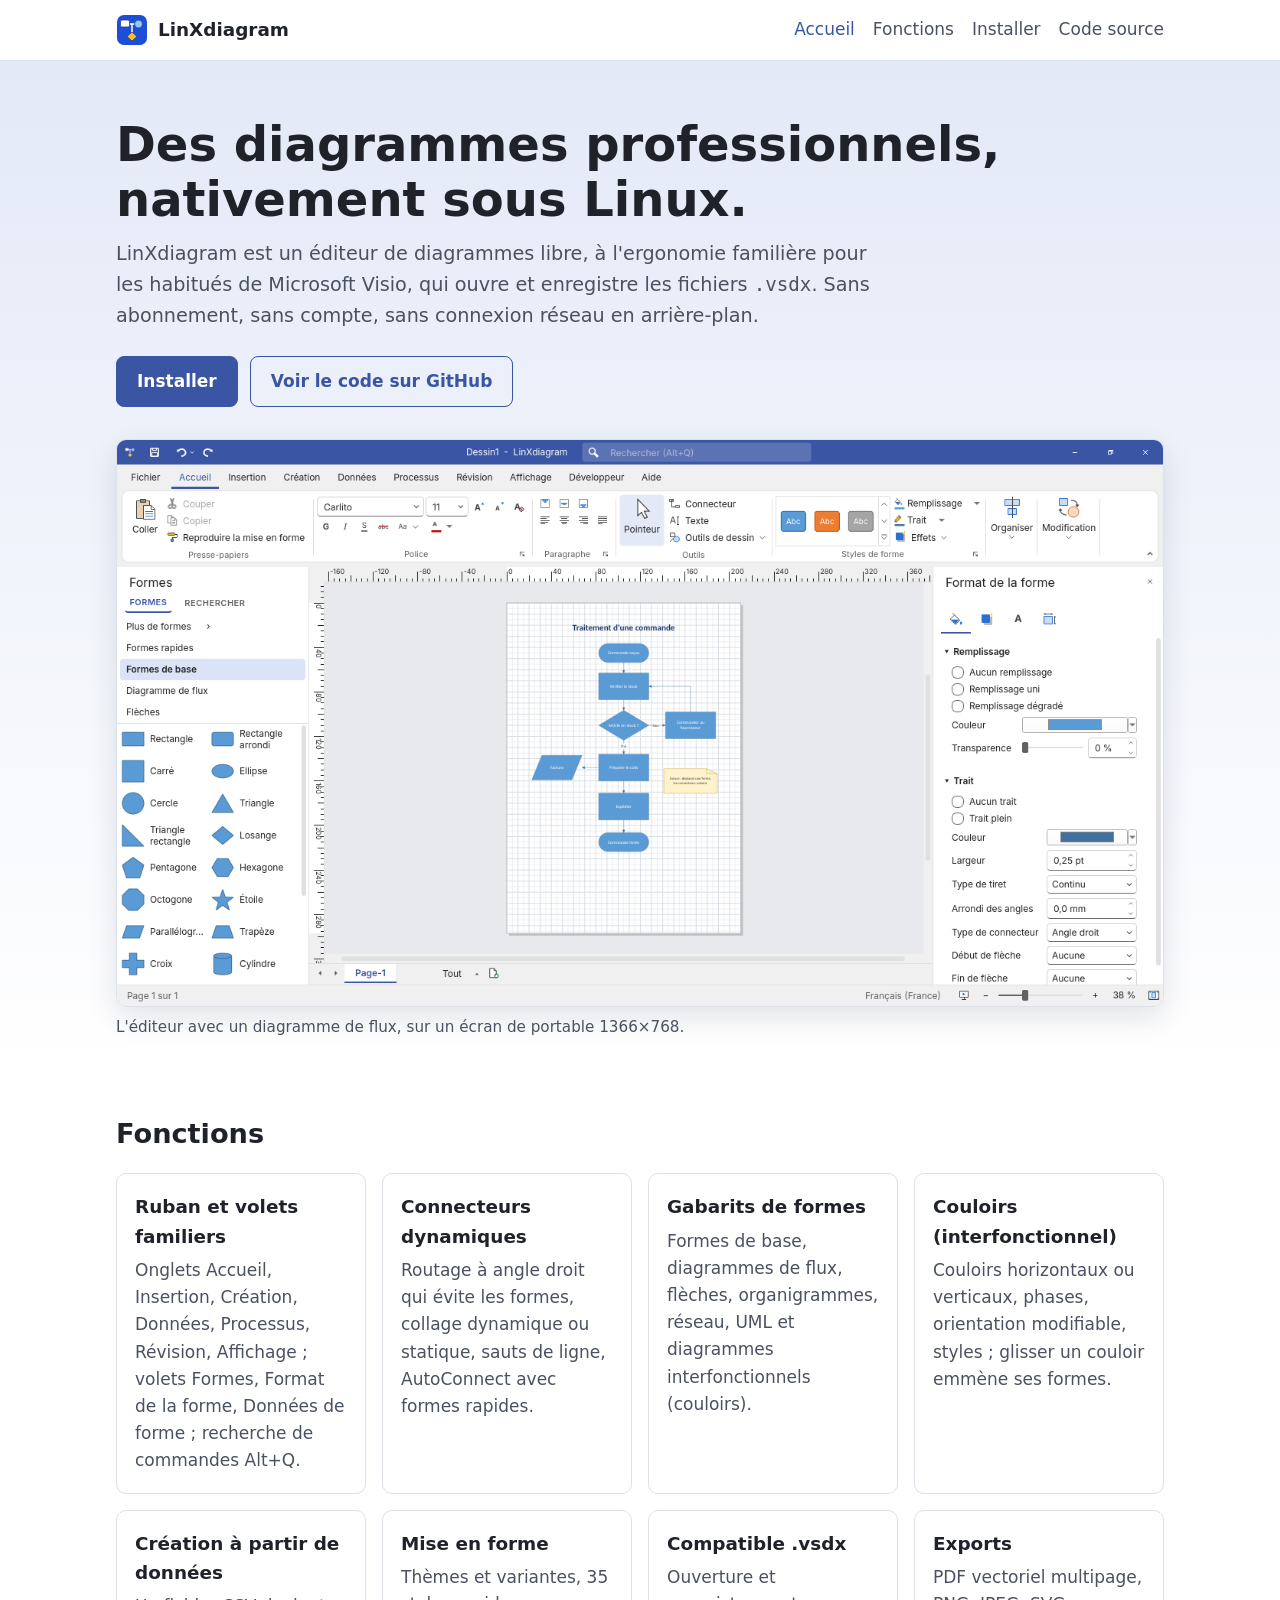
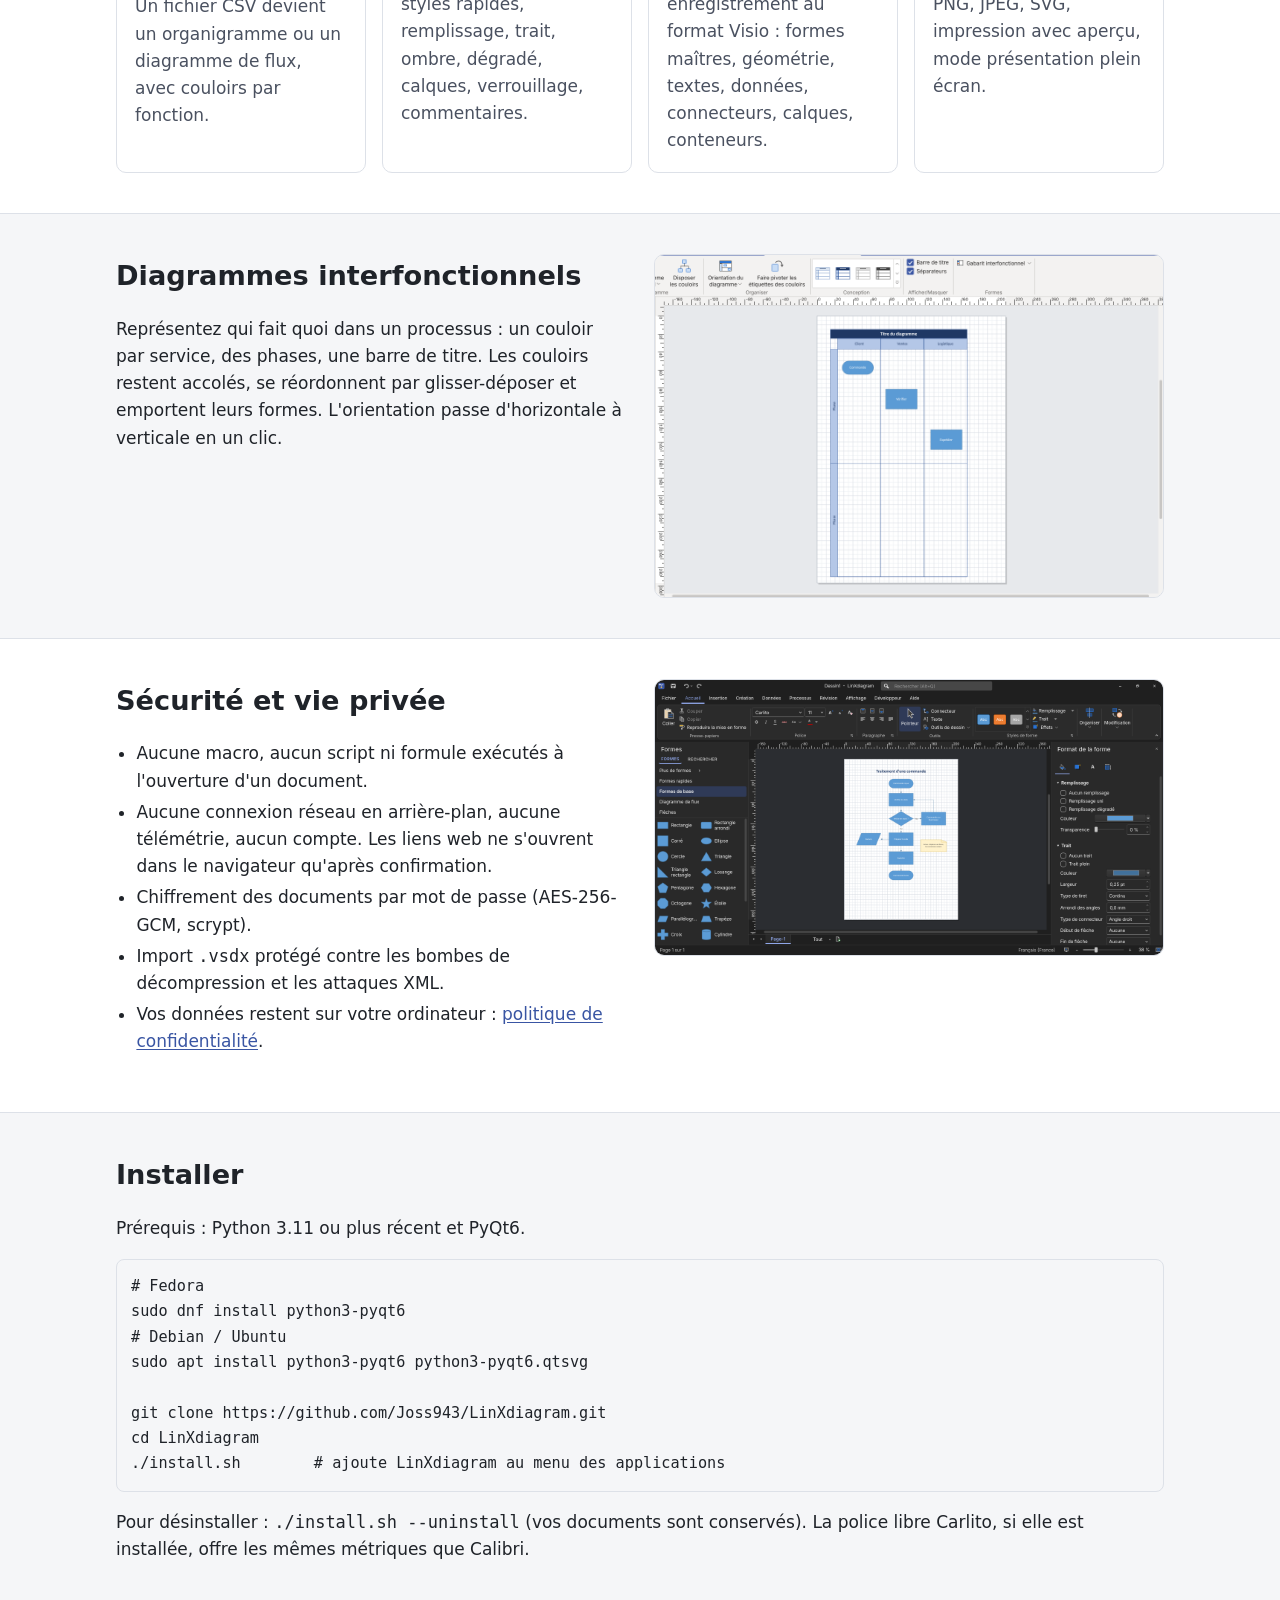
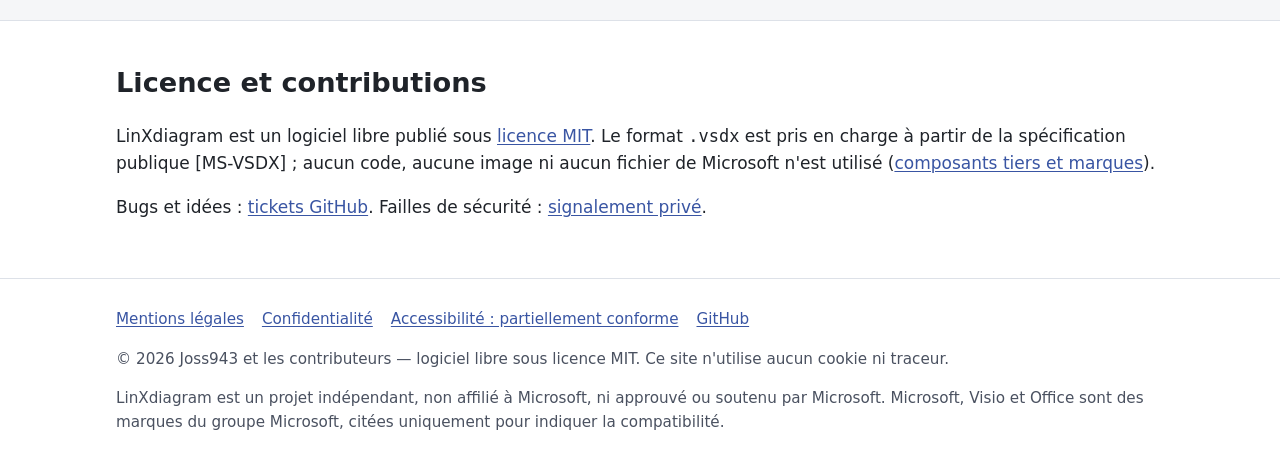
==== docs/index.html @ 4f299464 "Add freehand drawing and harden document handling" ====
<!doctype html>
<html lang="fr">
<head>
<meta charset="utf-8">
<meta name="viewport" content="width=device-width, initial-scale=1">
<title>LinXdiagram — éditeur de diagrammes libre pour Linux, compatible .vsdx</title>
<meta name="description" content="Éditeur de diagrammes libre et natif pour Linux, à l'ergonomie familière pour les utilisateurs de Visio, compatible avec les fichiers .vsdx.">
<meta name="referrer" content="strict-origin-when-cross-origin">
<meta http-equiv="Content-Security-Policy" content="default-src 'self'; img-src 'self'; style-src 'self'; script-src 'none'; object-src 'none'; base-uri 'self'; form-action 'none'">
<link rel="icon" href="logo.svg" type="image/svg+xml">
<link rel="stylesheet" href="site.css">
</head>
<body>
<a class="skip" href="#contenu">Aller au contenu</a>
<header class="top"><div class="wrap">
  <a class="brand" href="index.html"><img src="logo.svg" alt="" width="32" height="32">LinXdiagram</a>
  <nav class="main" aria-label="Navigation principale"><a href="index.html" aria-current="page">Accueil</a><a href="index.html#fonctions">Fonctions</a><a href="index.html#installer">Installer</a><a href="https://github.com/Joss943/LinXdiagram">Code source</a></nav>
</div></header>
<main id="contenu">
<div class="hero"><div class="wrap">
  <h1>Des diagrammes professionnels,<br>nativement sous Linux.</h1>
  <p class="lead">LinXdiagram est un éditeur de diagrammes libre, à l'ergonomie familière pour les habitués
  de Microsoft Visio, qui ouvre et enregistre les fichiers <code>.vsdx</code>. Sans abonnement, sans compte,
  sans connexion réseau en arrière-plan.</p>
  <div class="actions">
    <a class="btn primary" href="#installer">Installer</a>
    <a class="btn secondary" href="https://github.com/Joss943/LinXdiagram">Voir le code sur GitHub</a>
  </div>
  <figure class="shot">
    <img src="captures/editeur.png" width="1366" height="740"
      alt="Fenêtre de LinXdiagram : ruban en haut, volet Formes à gauche, diagramme de flux « Traitement d'une commande » au centre, volet Format de la forme à droite.">
    <figcaption>L'éditeur avec un diagramme de flux, sur un écran de portable 1366×768.</figcaption>
  </figure>
</div></div>

<section id="fonctions"><div class="wrap">
  <h2>Fonctions</h2>
  <div class="grid"><div class="card"><h3>Ruban et volets familiers</h3><p>Onglets Accueil, Insertion, Création, Données, Processus, Révision, Affichage ; volets Formes, Format de la forme, Données de forme ; recherche de commandes Alt+Q.</p></div><div class="card"><h3>Connecteurs dynamiques</h3><p>Routage à angle droit qui évite les formes, collage dynamique ou statique, sauts de ligne, AutoConnect avec formes rapides.</p></div><div class="card"><h3>Gabarits de formes</h3><p>Formes de base, diagrammes de flux, flèches, organigrammes, réseau, UML et diagrammes interfonctionnels (couloirs).</p></div><div class="card"><h3>Couloirs (interfonctionnel)</h3><p>Couloirs horizontaux ou verticaux, phases, orientation modifiable, styles ; glisser un couloir emmène ses formes.</p></div><div class="card"><h3>Création à partir de données</h3><p>Un fichier CSV devient un organigramme ou un diagramme de flux, avec couloirs par fonction.</p></div><div class="card"><h3>Mise en forme</h3><p>Thèmes et variantes, 35 styles rapides, remplissage, trait, ombre, dégradé, calques, verrouillage, commentaires.</p></div><div class="card"><h3>Compatible .vsdx</h3><p>Ouverture et enregistrement au format Visio : formes maîtres, géométrie, textes, données, connecteurs, calques, conteneurs.</p></div><div class="card"><h3>Exports</h3><p>PDF vectoriel multipage, PNG, JPEG, SVG, impression avec aperçu, mode présentation plein écran.</p></div></div>
</div></section>

<section class="alt"><div class="wrap two">
  <div>
    <h2>Diagrammes interfonctionnels</h2>
    <p>Représentez qui fait quoi dans un processus : un couloir par service, des phases, une barre de titre.
    Les couloirs restent accolés, se réordonnent par glisser-déposer et emportent leurs formes. L'orientation
    passe d'horizontale à verticale en un clic.</p>
  </div>
  <img src="captures/couloirs-vertical.png" width="1160" height="780"
    alt="Diagramme interfonctionnel vertical avec trois colonnes Client, Ventes et Logistique, et l'onglet Diagramme de flux interfonctionnel du ruban.">
</div></section>

<section id="securite"><div class="wrap two">
  <div>
    <h2>Sécurité et vie privée</h2>
    <ul class="check">
      <li>Aucune macro, aucun script ni formule exécutés à l'ouverture d'un document.</li>
      <li>Aucune connexion réseau en arrière-plan, aucune télémétrie, aucun compte. Les liens web
        ne s'ouvrent dans le navigateur qu'après confirmation.</li>
      <li>Chiffrement des documents par mot de passe (AES-256-GCM, scrypt).</li>
      <li>Import <code>.vsdx</code> protégé contre les bombes de décompression et les attaques XML.</li>
      <li>Vos données restent sur votre ordinateur : <a href="confidentialite.html">politique de confidentialité</a>.</li>
    </ul>
  </div>
  <img src="captures/editeur-sombre.png" width="1366" height="740"
    alt="LinXdiagram avec le thème sombre.">
</div></section>

<section id="installer" class="alt"><div class="wrap">
  <h2>Installer</h2>
  <p>Prérequis : Python 3.11 ou plus récent et PyQt6.</p>
  <pre><code># Fedora
sudo dnf install python3-pyqt6
# Debian / Ubuntu
sudo apt install python3-pyqt6 python3-pyqt6.qtsvg

git clone https://github.com/Joss943/LinXdiagram.git
cd LinXdiagram
./install.sh        # ajoute LinXdiagram au menu des applications</code></pre>
  <p>Pour désinstaller : <code>./install.sh --uninstall</code> (vos documents sont conservés).
  La police libre Carlito, si elle est installée, offre les mêmes métriques que Calibri.</p>
</div></section>

<section><div class="wrap">
  <h2>Licence et contributions</h2>
  <p>LinXdiagram est un logiciel libre publié sous <a href="https://github.com/Joss943/LinXdiagram/blob/main/LICENSE">licence MIT</a>.
  Le format <code>.vsdx</code> est pris en charge à partir de la spécification publique [MS-VSDX] ; aucun code,
  aucune image ni aucun fichier de Microsoft n'est utilisé (<a href="https://github.com/Joss943/LinXdiagram/blob/main/THIRD_PARTY_NOTICES.md">composants
  tiers et marques</a>).</p>
  <p>Bugs et idées : <a href="https://github.com/Joss943/LinXdiagram/issues">tickets GitHub</a>. Failles de sécurité :
  <a href="https://github.com/Joss943/LinXdiagram/security/advisories/new">signalement privé</a>.</p>
</div></section>
</main>
<footer><div class="wrap">
  <nav aria-label="Informations légales">
    <a href="mentions-legales.html">Mentions légales</a>
    <a href="confidentialite.html">Confidentialité</a>
    <a href="accessibilite.html">Accessibilité : partiellement conforme</a>
    <a href="https://github.com/Joss943/LinXdiagram">GitHub</a>
  </nav>
  <p>© 2026 Joss943 et les contributeurs — logiciel libre sous licence MIT. Ce site n'utilise aucun cookie ni traceur.</p>
  <p>LinXdiagram est un projet indépendant, non affilié à Microsoft, ni approuvé ou soutenu par Microsoft.
  Microsoft, Visio et Office sont des marques du groupe Microsoft, citées uniquement pour indiquer la compatibilité.</p>
</div></footer>
</body>
</html>
---- docs/site.css ----
/* Site de LinXdiagram : aucune ressource externe (RGPD), contrastes WCAG 2.1 AA. */
:root {
  --accent: #3955a3; --accent-strong: #2c4588; --accent-soft: #e3e9f7;
  --bg: #ffffff; --bg2: #f5f6f8; --text: #1f2329; --text2: #4a5160; --border: #dde1e8;
  --radius: 10px; --max: 1080px;
  font-family: system-ui, -apple-system, "Segoe UI", Inter, Cantarell, "Noto Sans", Roboto, sans-serif;
}
@media (prefers-color-scheme: dark) {
  :root { --accent: #8fa6e8; --accent-strong: #b5c5f2; --accent-soft: #232c45;
          --bg: #15171c; --bg2: #1d2027; --text: #eceef2; --text2: #b4bac6; --border: #333844; }
}
* { box-sizing: border-box; }
html { scroll-behavior: smooth; }
@media (prefers-reduced-motion: reduce) { html { scroll-behavior: auto; } * { transition: none !important; } }
body { margin: 0; background: var(--bg); color: var(--text); line-height: 1.6; font-size: 1.0625rem; }
a { color: var(--accent); text-underline-offset: 2px; }
a:hover { color: var(--accent-strong); }
:focus-visible { outline: 3px solid var(--accent); outline-offset: 2px; border-radius: 4px; }
.skip { position: absolute; left: -9999px; top: 0; background: var(--accent); color: #fff; padding: 8px 14px; z-index: 10; }
.skip:focus { left: 8px; top: 8px; color: #fff; }
.wrap { max-width: var(--max); margin: 0 auto; padding: 0 16px; }
header.top { border-bottom: 1px solid var(--border); background: var(--bg); position: sticky; top: 0; z-index: 5; }
header.top .wrap { display: flex; align-items: center; gap: 16px; min-height: 60px; flex-wrap: wrap; }
.brand { display: flex; align-items: center; gap: 10px; font-weight: 700; font-size: 1.15rem; color: var(--text); text-decoration: none; }
.brand img { width: 32px; height: 32px; }
nav.main { margin-left: auto; display: flex; gap: 18px; flex-wrap: wrap; }
nav.main a { color: var(--text2); text-decoration: none; font-weight: 500; }
nav.main a:hover, nav.main a[aria-current="page"] { color: var(--accent); }
.hero { padding: 56px 0 32px; background: linear-gradient(180deg, var(--accent-soft), var(--bg)); }
.hero h1 { font-size: clamp(2rem, 5vw, 3rem); line-height: 1.15; margin: 0 0 12px; }
.hero p.lead { font-size: 1.2rem; color: var(--text2); max-width: 760px; margin: 0 0 24px; }
.actions { display: flex; gap: 12px; flex-wrap: wrap; }
.btn { display: inline-block; padding: 11px 20px; border-radius: 8px; font-weight: 600; text-decoration: none; border: 1px solid var(--accent); }
.btn.primary { background: var(--accent); color: var(--bg); }
.btn.primary:hover { background: var(--accent-strong); color: var(--bg); }
.btn.secondary { color: var(--accent); background: transparent; }
.shot { margin: 32px 0 0; }
.shot img { width: 100%; height: auto; border-radius: var(--radius); border: 1px solid var(--border); box-shadow: 0 10px 30px rgba(20, 30, 60, .12); display: block; }
.shot figcaption { color: var(--text2); font-size: .95rem; margin-top: 8px; }
section { padding: 40px 0; }
section.alt { background: var(--bg2); border-top: 1px solid var(--border); border-bottom: 1px solid var(--border); }
h2 { font-size: 1.7rem; margin: 0 0 18px; }
h3 { font-size: 1.15rem; margin: 0 0 6px; }
.grid { display: grid; grid-template-columns: repeat(auto-fit, minmax(240px, 1fr)); gap: 16px; }
.card { background: var(--bg); border: 1px solid var(--border); border-radius: var(--radius); padding: 18px; }
.card p { margin: 0; color: var(--text2); }
.two { display: grid; grid-template-columns: 1fr 1fr; gap: 28px; align-items: start; }
@media (max-width: 760px) { .two { grid-template-columns: 1fr; } nav.main { margin-left: 0; } }
.two img { width: 100%; height: auto; border-radius: var(--radius); border: 1px solid var(--border); }
ul.check { padding-left: 1.2em; } ul.check li { margin: 4px 0; }
pre { background: var(--bg2); border: 1px solid var(--border); border-radius: 8px; padding: 14px; overflow-x: auto; font-size: .95rem; }
code { font-family: ui-monospace, "JetBrains Mono", "DejaVu Sans Mono", monospace; }
table { border-collapse: collapse; width: 100%; margin: 12px 0; }
th, td { border: 1px solid var(--border); padding: 8px 10px; text-align: left; vertical-align: top; overflow-wrap: anywhere; }
th { background: var(--bg2); }
.note { border-left: 4px solid var(--accent); background: var(--accent-soft); padding: 12px 16px; border-radius: 0 8px 8px 0; }
main.doc { padding: 36px 0 48px; } main.doc h1 { font-size: 2rem; margin-top: 0; } main.doc h2 { font-size: 1.35rem; margin-top: 32px; }
footer { border-top: 1px solid var(--border); padding: 28px 0; color: var(--text2); font-size: .95rem; }
footer nav { display: flex; gap: 18px; flex-wrap: wrap; margin-bottom: 10px; }
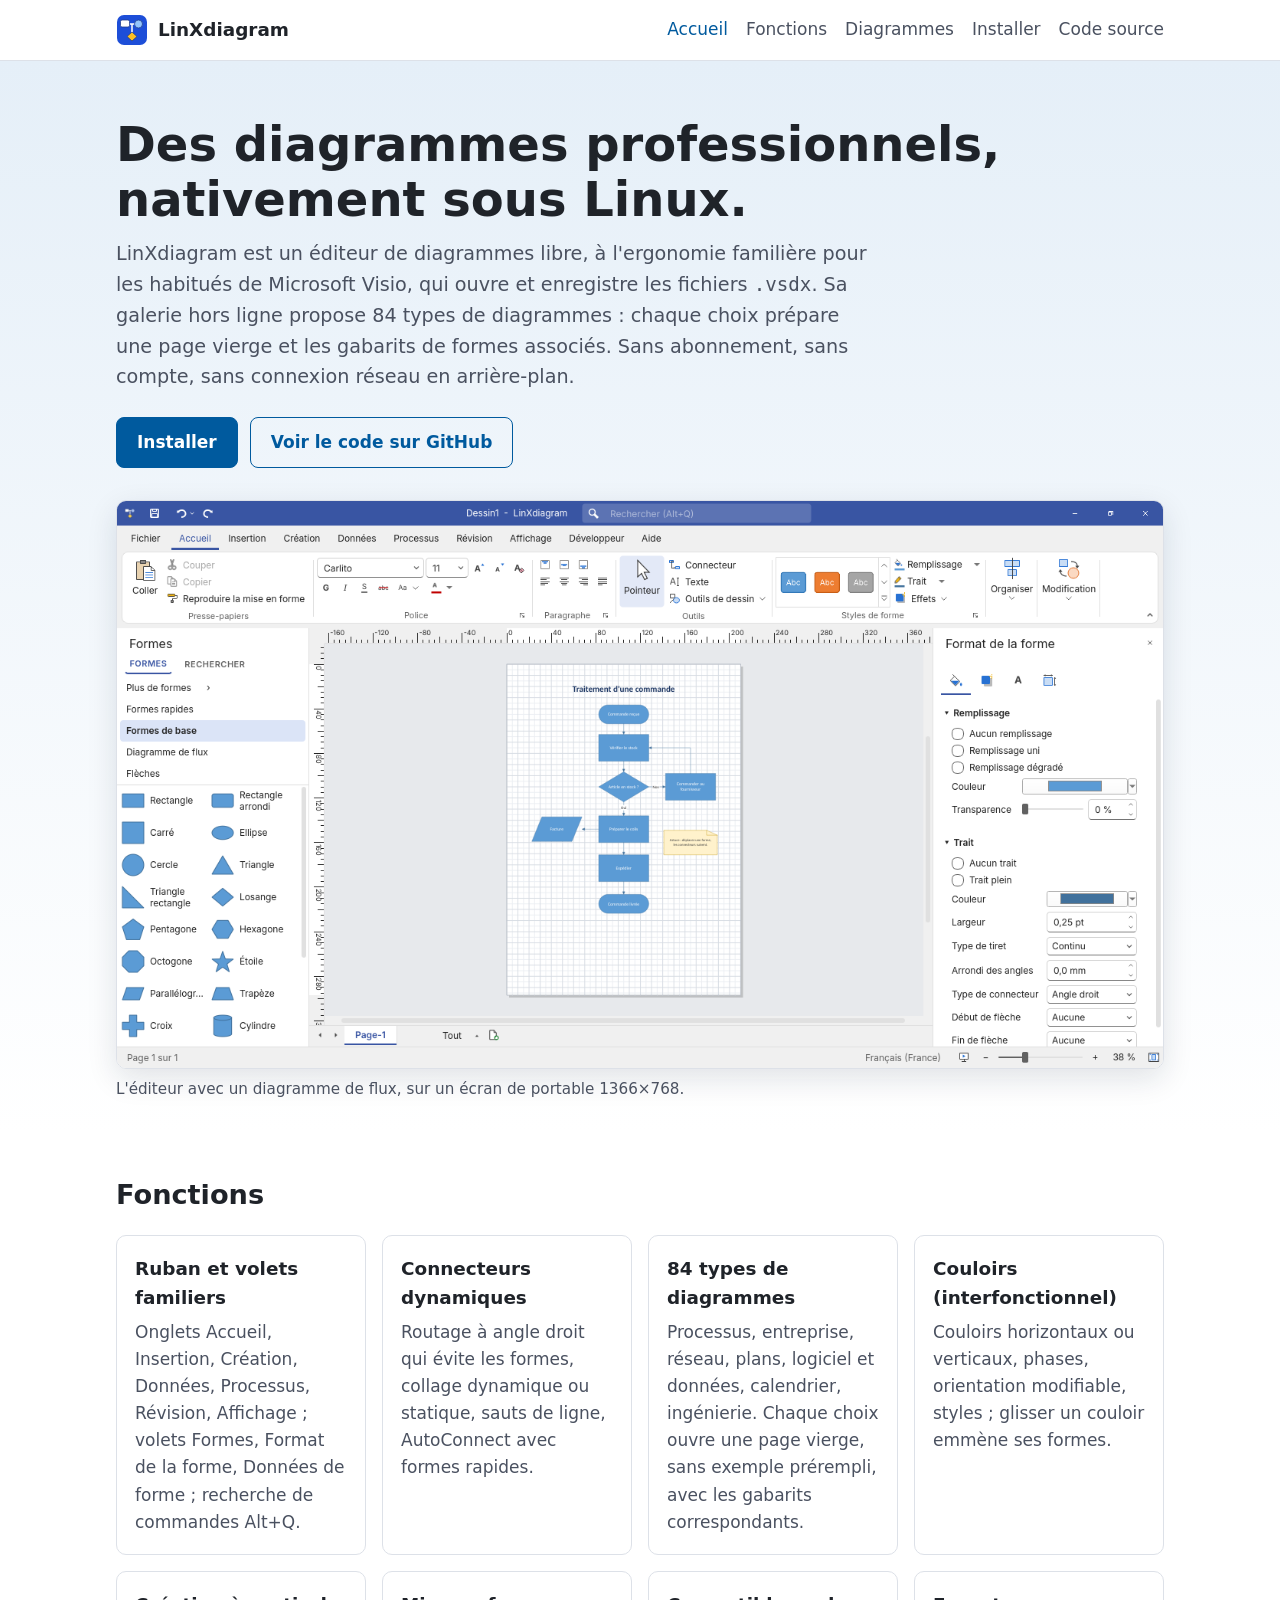
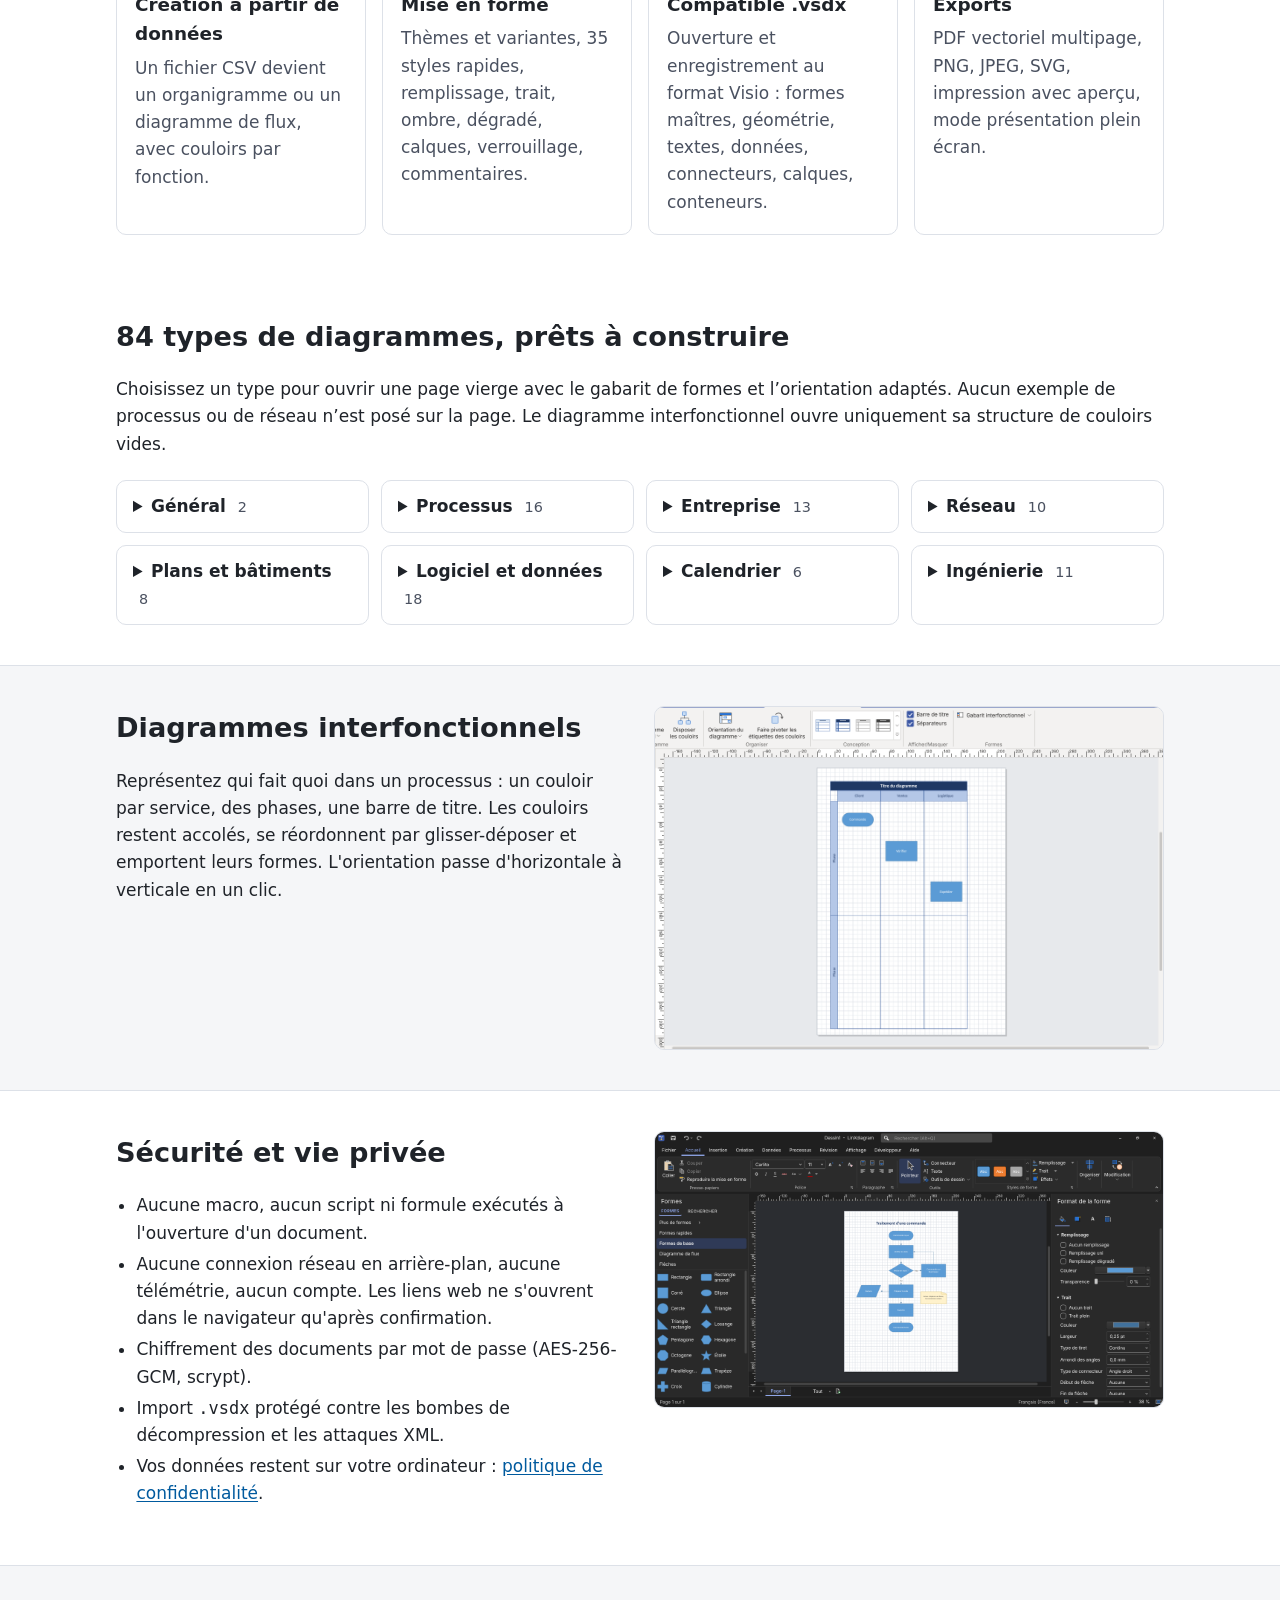
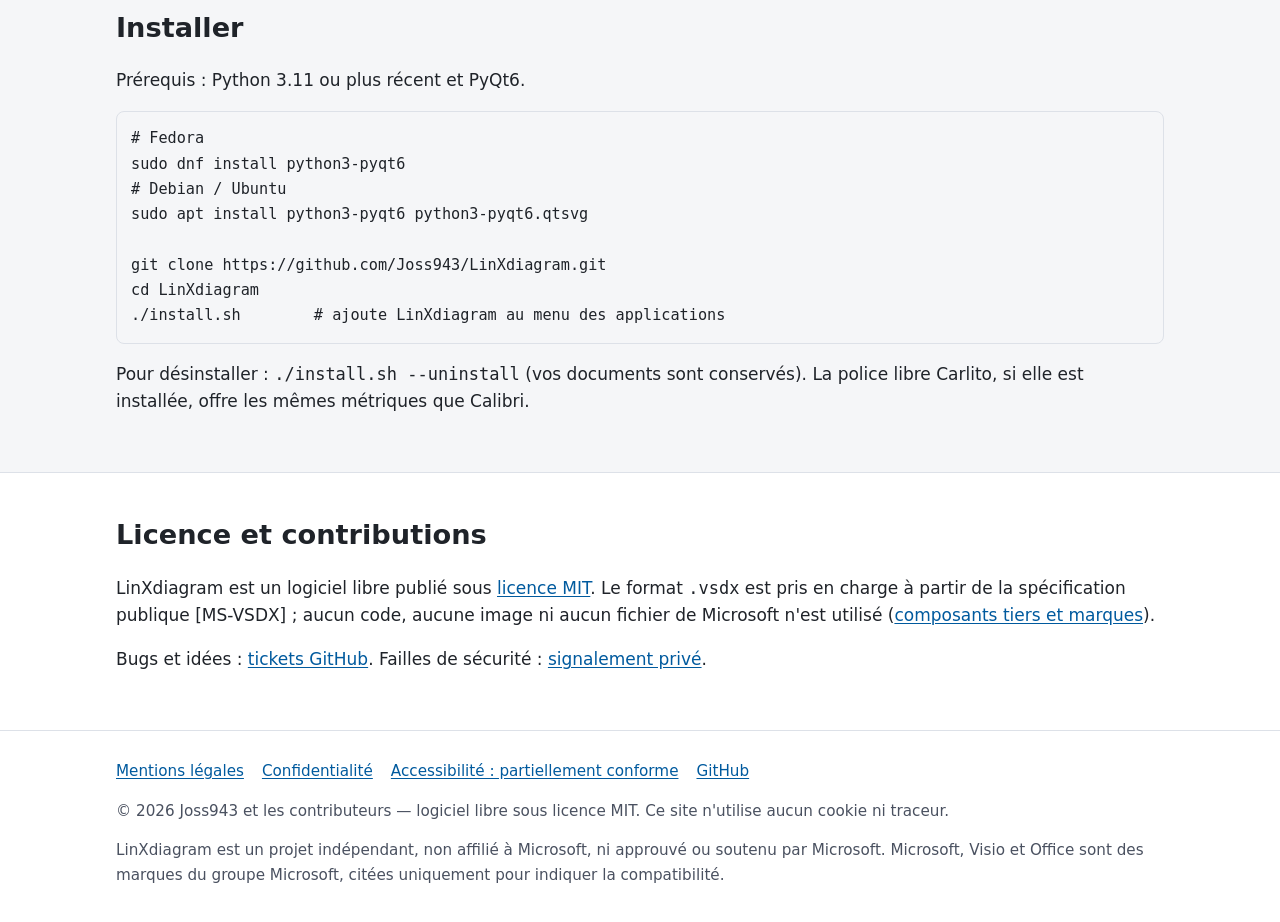
==== commit 26952d07: "Refresh project website for blank diagram catalog" ====
--- a/docs/index.html
+++ b/docs/index.html
@@ -14,14 +14,15 @@
 <a class="skip" href="#contenu">Aller au contenu</a>
 <header class="top"><div class="wrap">
   <a class="brand" href="index.html"><img src="logo.svg" alt="" width="32" height="32">LinXdiagram</a>
-  <nav class="main" aria-label="Navigation principale"><a href="index.html" aria-current="page">Accueil</a><a href="index.html#fonctions">Fonctions</a><a href="index.html#installer">Installer</a><a href="https://github.com/Joss943/LinXdiagram">Code source</a></nav>
+  <nav class="main" aria-label="Navigation principale"><a href="index.html" aria-current="page">Accueil</a><a href="index.html#fonctions">Fonctions</a><a href="index.html#diagrammes">Diagrammes</a><a href="index.html#installer">Installer</a><a href="https://github.com/Joss943/LinXdiagram">Code source</a></nav>
 </div></header>
 <main id="contenu">
 <div class="hero"><div class="wrap">
   <h1>Des diagrammes professionnels,<br>nativement sous Linux.</h1>
   <p class="lead">LinXdiagram est un éditeur de diagrammes libre, à l'ergonomie familière pour les habitués
-  de Microsoft Visio, qui ouvre et enregistre les fichiers <code>.vsdx</code>. Sans abonnement, sans compte,
-  sans connexion réseau en arrière-plan.</p>
+  de Microsoft Visio, qui ouvre et enregistre les fichiers <code>.vsdx</code>. Sa galerie hors ligne propose
+  84 types de diagrammes : chaque choix prépare une page vierge et les gabarits de formes associés. Sans
+  abonnement, sans compte, sans connexion réseau en arrière-plan.</p>
   <div class="actions">
     <a class="btn primary" href="#installer">Installer</a>
     <a class="btn secondary" href="https://github.com/Joss943/LinXdiagram">Voir le code sur GitHub</a>
@@ -35,7 +36,40 @@
 
 <section id="fonctions"><div class="wrap">
   <h2>Fonctions</h2>
-  <div class="grid"><div class="card"><h3>Ruban et volets familiers</h3><p>Onglets Accueil, Insertion, Création, Données, Processus, Révision, Affichage ; volets Formes, Format de la forme, Données de forme ; recherche de commandes Alt+Q.</p></div><div class="card"><h3>Connecteurs dynamiques</h3><p>Routage à angle droit qui évite les formes, collage dynamique ou statique, sauts de ligne, AutoConnect avec formes rapides.</p></div><div class="card"><h3>Gabarits de formes</h3><p>Formes de base, diagrammes de flux, flèches, organigrammes, réseau, UML et diagrammes interfonctionnels (couloirs).</p></div><div class="card"><h3>Couloirs (interfonctionnel)</h3><p>Couloirs horizontaux ou verticaux, phases, orientation modifiable, styles ; glisser un couloir emmène ses formes.</p></div><div class="card"><h3>Création à partir de données</h3><p>Un fichier CSV devient un organigramme ou un diagramme de flux, avec couloirs par fonction.</p></div><div class="card"><h3>Mise en forme</h3><p>Thèmes et variantes, 35 styles rapides, remplissage, trait, ombre, dégradé, calques, verrouillage, commentaires.</p></div><div class="card"><h3>Compatible .vsdx</h3><p>Ouverture et enregistrement au format Visio : formes maîtres, géométrie, textes, données, connecteurs, calques, conteneurs.</p></div><div class="card"><h3>Exports</h3><p>PDF vectoriel multipage, PNG, JPEG, SVG, impression avec aperçu, mode présentation plein écran.</p></div></div>
+  <div class="grid"><div class="card"><h3>Ruban et volets familiers</h3><p>Onglets Accueil, Insertion, Création, Données, Processus, Révision, Affichage ; volets Formes, Format de la forme, Données de forme ; recherche de commandes Alt+Q.</p></div><div class="card"><h3>Connecteurs dynamiques</h3><p>Routage à angle droit qui évite les formes, collage dynamique ou statique, sauts de ligne, AutoConnect avec formes rapides.</p></div><div class="card"><h3>84 types de diagrammes</h3><p>Processus, entreprise, réseau, plans, logiciel et données, calendrier, ingénierie. Chaque choix ouvre une page vierge, sans exemple prérempli, avec les gabarits correspondants.</p></div><div class="card"><h3>Couloirs (interfonctionnel)</h3><p>Couloirs horizontaux ou verticaux, phases, orientation modifiable, styles ; glisser un couloir emmène ses formes.</p></div><div class="card"><h3>Création à partir de données</h3><p>Un fichier CSV devient un organigramme ou un diagramme de flux, avec couloirs par fonction.</p></div><div class="card"><h3>Mise en forme</h3><p>Thèmes et variantes, 35 styles rapides, remplissage, trait, ombre, dégradé, calques, verrouillage, commentaires.</p></div><div class="card"><h3>Compatible .vsdx</h3><p>Ouverture et enregistrement au format Visio : formes maîtres, géométrie, textes, données, connecteurs, calques, conteneurs.</p></div><div class="card"><h3>Exports</h3><p>PDF vectoriel multipage, PNG, JPEG, SVG, impression avec aperçu, mode présentation plein écran.</p></div></div>
+</div></section>
+
+<section id="diagrammes" class="catalog"><div class="wrap">
+  <h2>84 types de diagrammes, prêts à construire</h2>
+  <p>Choisissez un type pour ouvrir une page vierge avec le gabarit de formes et l’orientation adaptés.
+  Aucun exemple de processus ou de réseau n’est posé sur la page. Le diagramme interfonctionnel
+  ouvre uniquement sa structure de couloirs vides.</p>
+  <div class="catalog-groups">
+  <details><summary>Général <span>2</span></summary>
+    <ul><li>Dessin vierge</li><li>Diagramme de blocs</li></ul>
+  </details>
+  <details><summary>Processus <span>16</span></summary>
+    <ul><li>Diagramme de flux</li><li>Diagramme interfonctionnel</li><li>Diagramme BPMN</li><li>Flux de travail</li><li>Flux de processus</li><li>Flux de données</li><li>Cartographie de la chaîne de valeur</li><li>Diagramme Six Sigma</li><li>Diagramme IDEF0</li><li>Modèle IDEF1X</li><li>Diagramme SDL</li><li>Arbre de défaillances</li><li>Diagramme de flux de base</li><li>Diagramme interfonctionnel horizontal</li><li>Diagramme interfonctionnel vertical</li><li>Flux de travail SharePoint</li></ul>
+  </details>
+  <details><summary>Entreprise <span>13</span></summary>
+    <ul><li>Organigramme</li><li>Brainstorming</li><li>Cause et effet</li><li>Analyse SWOT</li><li>Diagramme matriciel</li><li>Diagramme pyramidal</li><li>Diagramme de Venn</li><li>Diagramme marketing</li><li>Gestion de la qualité (TQM)</li><li>Chaîne de processus pilotée par événements</li><li>Diagramme d’audit</li><li>Processus métier</li><li>Diagramme de relations</li></ul>
+  </details>
+  <details><summary>Réseau <span>10</span></summary>
+    <ul><li>Réseau détaillé</li><li>Réseau logique</li><li>Réseau domestique</li><li>Réseau en étoile</li><li>Réseau physique</li><li>Rack de serveurs</li><li>Services Active Directory</li><li>Annuaire LDAP</li><li>Architecture Azure</li><li>Architecture AWS</li></ul>
+  </details>
+  <details><summary>Plans et bâtiments <span>8</span></summary>
+    <ul><li>Plan d’aménagement</li><li>Plan de bureau</li><li>Plan de maison</li><li>Plan de site</li><li>Plan d’usine</li><li>Systèmes CVC</li><li>Carte directionnelle</li><li>Plan de bâtiment</li></ul>
+  </details>
+  <details><summary>Logiciel et données <span>18</span></summary>
+    <ul><li>Diagramme de classes UML</li><li>Diagramme de séquence UML</li><li>Diagramme de cas d’utilisation</li><li>Diagramme d’activité UML</li><li>Diagramme de composants UML</li><li>Diagramme de déploiement UML</li><li>Diagramme d’états UML</li><li>Entité-association (Crow’s Foot)</li><li>Entité-association (Chen)</li><li>Modèle de base de données</li><li>Site web</li><li>Plan de site web</li><li>Maquette filaire</li><li>Architecture d’application</li><li>Diagramme de communication UML</li><li>Diagramme de temps UML</li><li>Diagramme de packages UML</li><li>Relations de base de données</li></ul>
+  </details>
+  <details><summary>Calendrier <span>6</span></summary>
+    <ul><li>Chronologie</li><li>Calendrier</li><li>Diagramme de Gantt</li><li>Diagramme PERT</li><li>Planning de projet</li><li>Feuille de route</li></ul>
+  </details>
+  <details><summary>Ingénierie <span>11</span></summary>
+    <ul><li>Schéma électrique</li><li>Schéma électrique détaillé</li><li>Tuyauterie et instrumentation</li><li>Puissance hydraulique et pneumatique</li><li>Instrumentation</li><li>Commandes industrielles</li><li>Assemblage</li><li>Pièces et assemblage</li><li>Diagramme de systèmes</li><li>Logique</li><li>Ingénierie mécanique</li></ul>
+  </details>
+  </div>
 </div></section>
 
 <section class="alt"><div class="wrap two">
--- a/docs/site.css
+++ b/docs/site.css
@@ -1,12 +1,12 @@
 /* Site de LinXdiagram : aucune ressource externe (RGPD), contrastes WCAG 2.1 AA. */
 :root {
-  --accent: #3955a3; --accent-strong: #2c4588; --accent-soft: #e3e9f7;
+  --accent: #005a9e; --accent-strong: #004578; --accent-soft: #e5eff8;
   --bg: #ffffff; --bg2: #f5f6f8; --text: #1f2329; --text2: #4a5160; --border: #dde1e8;
   --radius: 10px; --max: 1080px;
   font-family: system-ui, -apple-system, "Segoe UI", Inter, Cantarell, "Noto Sans", Roboto, sans-serif;
 }
 @media (prefers-color-scheme: dark) {
-  :root { --accent: #8fa6e8; --accent-strong: #b5c5f2; --accent-soft: #232c45;
+  :root { --accent: #76b8ed; --accent-strong: #a2d5fc; --accent-soft: #22384f;
           --bg: #15171c; --bg2: #1d2027; --text: #eceef2; --text2: #b4bac6; --border: #333844; }
 }
 * { box-sizing: border-box; }
@@ -31,8 +31,8 @@
 .hero p.lead { font-size: 1.2rem; color: var(--text2); max-width: 760px; margin: 0 0 24px; }
 .actions { display: flex; gap: 12px; flex-wrap: wrap; }
 .btn { display: inline-block; padding: 11px 20px; border-radius: 8px; font-weight: 600; text-decoration: none; border: 1px solid var(--accent); }
-.btn.primary { background: var(--accent); color: var(--bg); }
-.btn.primary:hover { background: var(--accent-strong); color: var(--bg); }
+.btn.primary { background: var(--accent); color: #fff; }
+.btn.primary:hover { background: var(--accent-strong); color: #fff; }
 .btn.secondary { color: var(--accent); background: transparent; }
 .shot { margin: 32px 0 0; }
 .shot img { width: 100%; height: auto; border-radius: var(--radius); border: 1px solid var(--border); box-shadow: 0 10px 30px rgba(20, 30, 60, .12); display: block; }
@@ -57,3 +57,10 @@
 main.doc { padding: 36px 0 48px; } main.doc h1 { font-size: 2rem; margin-top: 0; } main.doc h2 { font-size: 1.35rem; margin-top: 32px; }
 footer { border-top: 1px solid var(--border); padding: 28px 0; color: var(--text2); font-size: .95rem; }
 footer nav { display: flex; gap: 18px; flex-wrap: wrap; margin-bottom: 10px; }
+
+.catalog-groups { display: grid; grid-template-columns: repeat(auto-fit, minmax(240px, 1fr)); gap: 12px; margin-top: 22px; }
+.catalog details { background: var(--bg); border: 1px solid var(--border); border-radius: var(--radius); padding: 12px 16px; }
+.catalog summary { color: var(--text); font-weight: 650; cursor: pointer; }
+.catalog summary span { color: var(--text2); font-size: .9rem; font-weight: 500; margin-left: 6px; }
+.catalog details ul { columns: 2; padding-left: 1.1em; margin: 10px 0 2px; color: var(--text2); font-size: .94rem; }
+.catalog details li { break-inside: avoid; margin: 2px 0; }
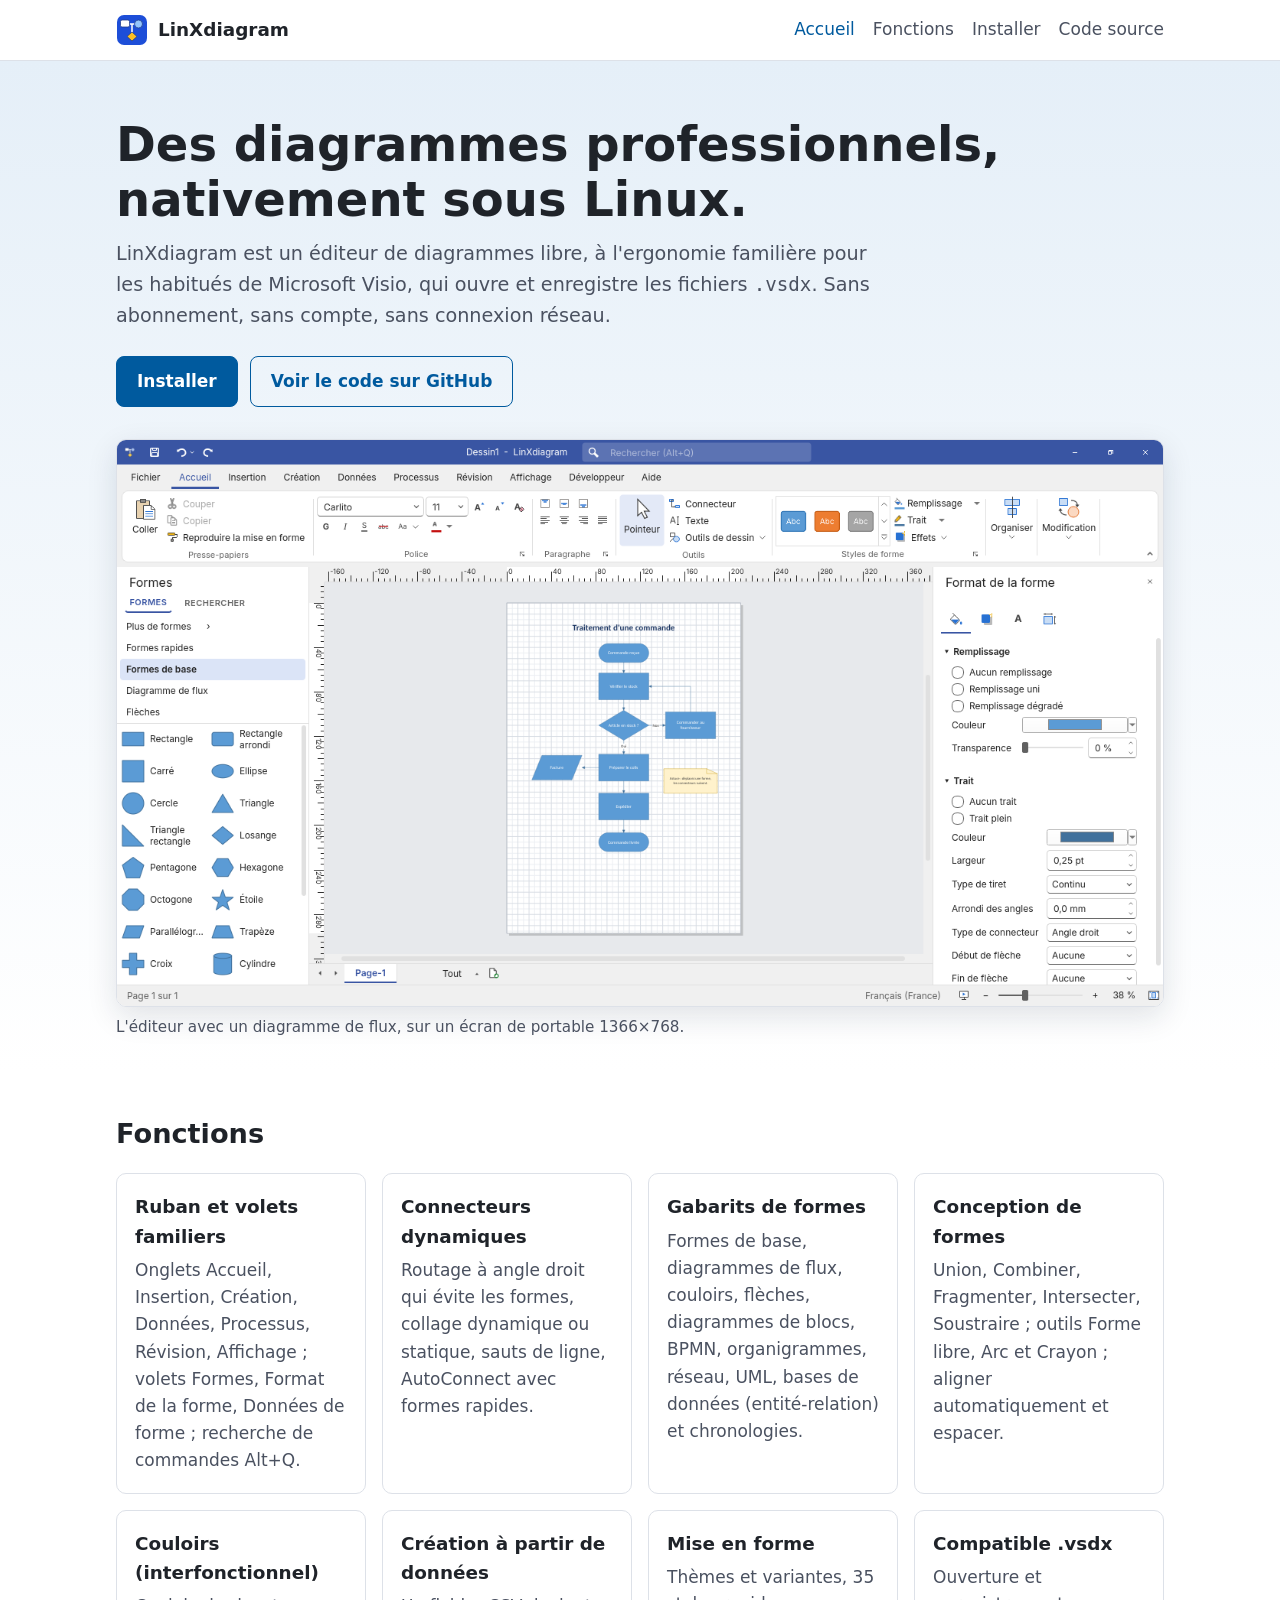
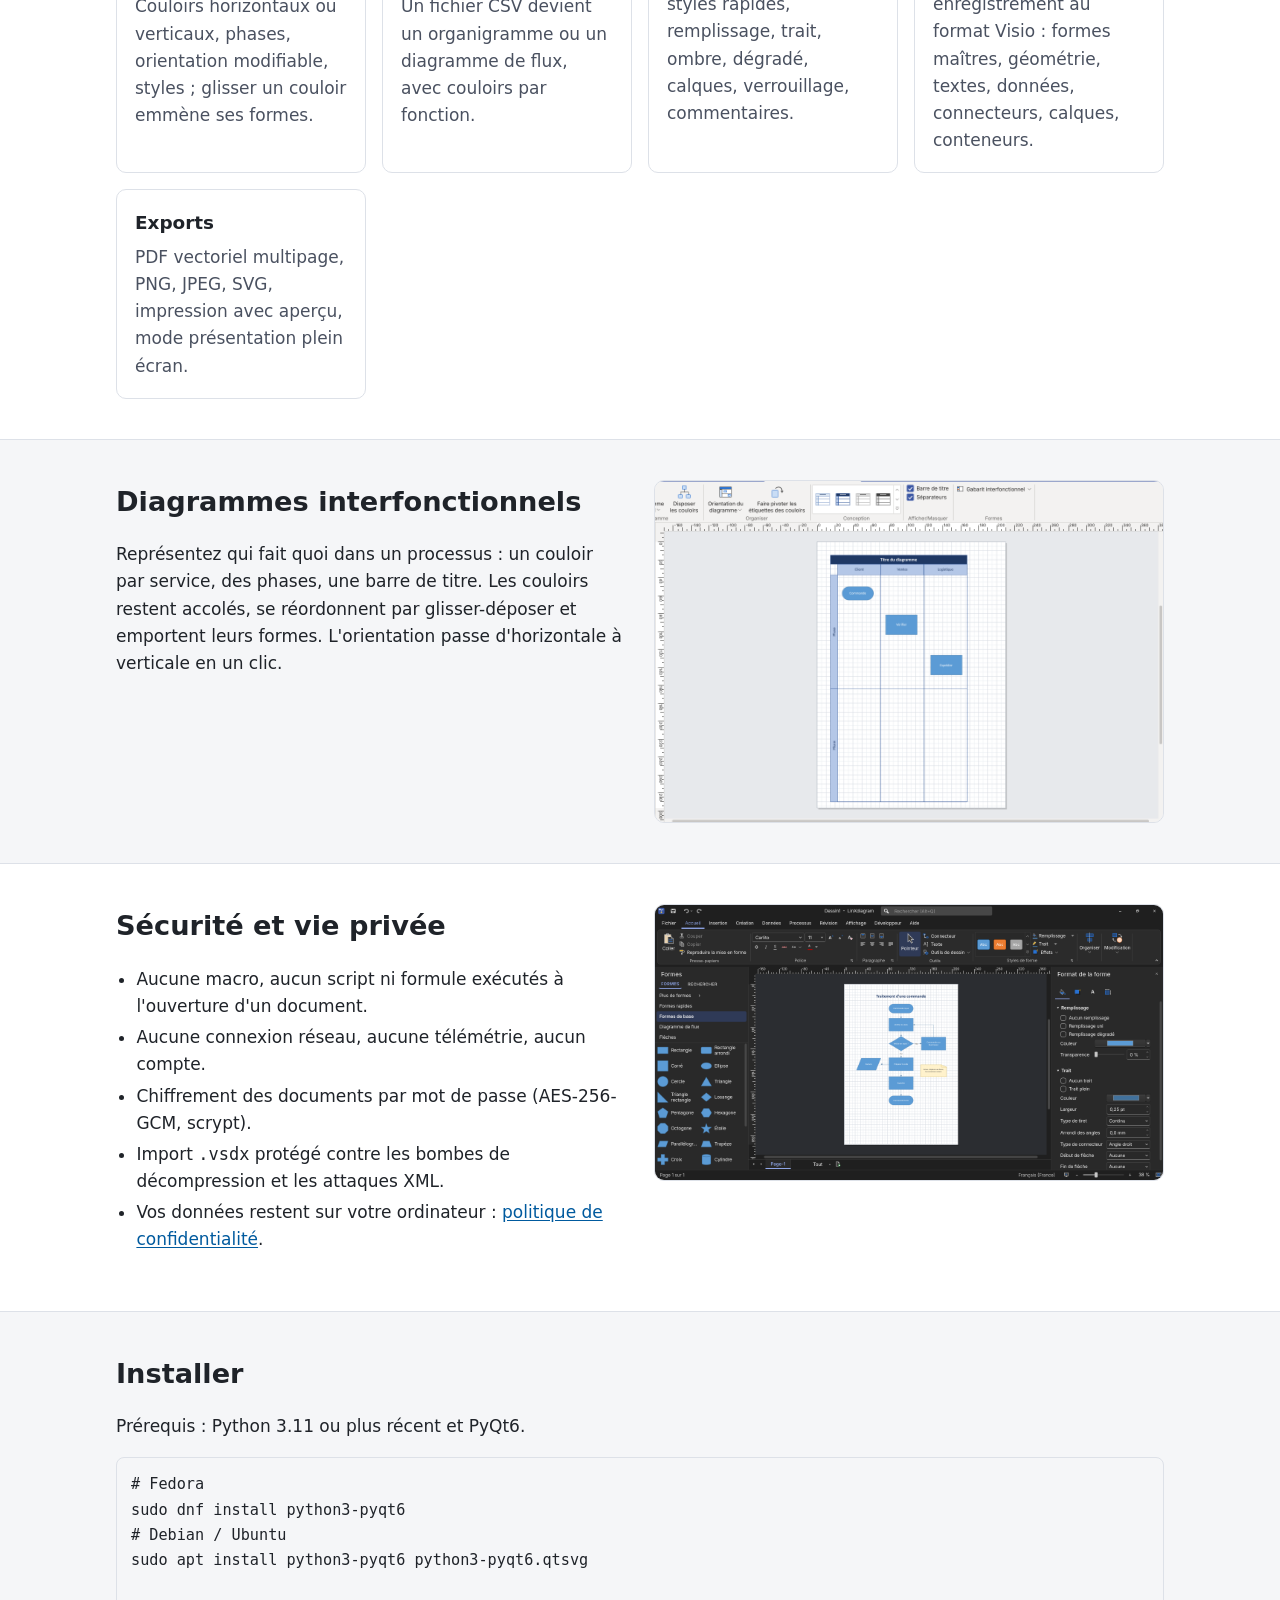
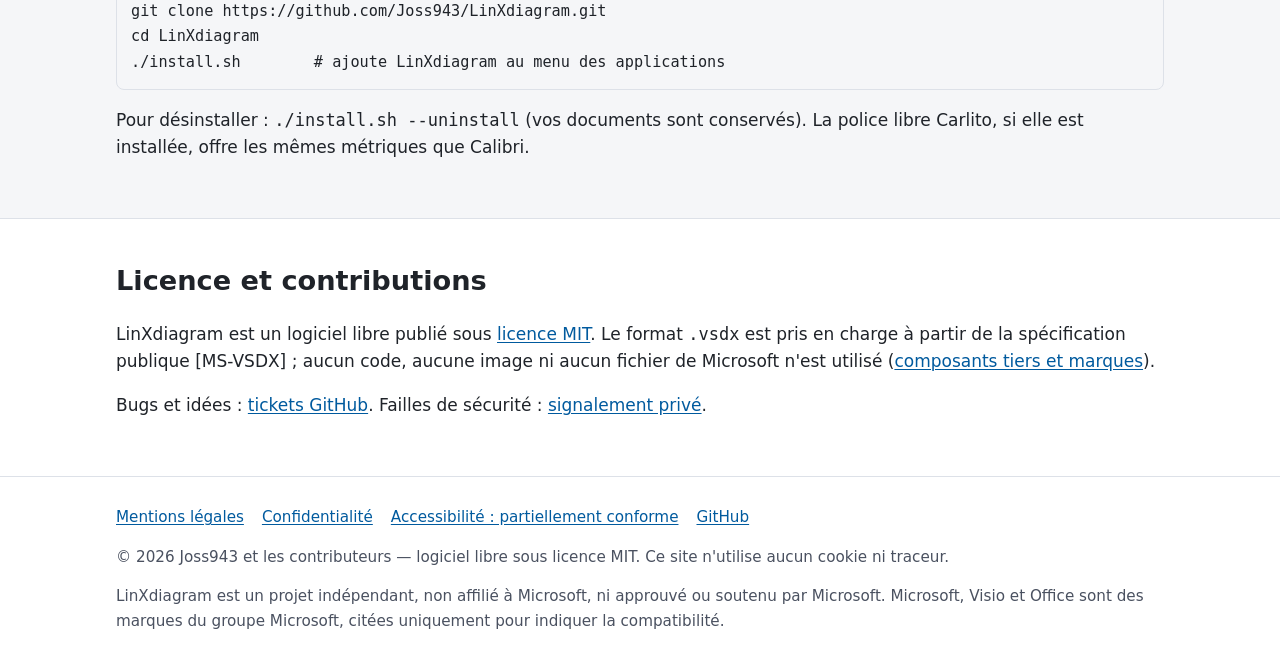
==== commit 11790897: "Ajoute des fonctions de Visio : opérations, alignement automatique, outils et gabarits - Développeur" ====
--- a/docs/index.html
+++ b/docs/index.html
@@ -14,15 +14,14 @@
 <a class="skip" href="#contenu">Aller au contenu</a>
 <header class="top"><div class="wrap">
   <a class="brand" href="index.html"><img src="logo.svg" alt="" width="32" height="32">LinXdiagram</a>
-  <nav class="main" aria-label="Navigation principale"><a href="index.html" aria-current="page">Accueil</a><a href="index.html#fonctions">Fonctions</a><a href="index.html#diagrammes">Diagrammes</a><a href="index.html#installer">Installer</a><a href="https://github.com/Joss943/LinXdiagram">Code source</a></nav>
+  <nav class="main" aria-label="Navigation principale"><a href="index.html" aria-current="page">Accueil</a><a href="index.html#fonctions">Fonctions</a><a href="index.html#installer">Installer</a><a href="https://github.com/Joss943/LinXdiagram">Code source</a></nav>
 </div></header>
 <main id="contenu">
 <div class="hero"><div class="wrap">
   <h1>Des diagrammes professionnels,<br>nativement sous Linux.</h1>
   <p class="lead">LinXdiagram est un éditeur de diagrammes libre, à l'ergonomie familière pour les habitués
-  de Microsoft Visio, qui ouvre et enregistre les fichiers <code>.vsdx</code>. Sa galerie hors ligne propose
-  84 types de diagrammes : chaque choix prépare une page vierge et les gabarits de formes associés. Sans
-  abonnement, sans compte, sans connexion réseau en arrière-plan.</p>
+  de Microsoft Visio, qui ouvre et enregistre les fichiers <code>.vsdx</code>. Sans abonnement, sans compte,
+  sans connexion réseau.</p>
   <div class="actions">
     <a class="btn primary" href="#installer">Installer</a>
     <a class="btn secondary" href="https://github.com/Joss943/LinXdiagram">Voir le code sur GitHub</a>
@@ -36,40 +35,7 @@
 
 <section id="fonctions"><div class="wrap">
   <h2>Fonctions</h2>
-  <div class="grid"><div class="card"><h3>Ruban et volets familiers</h3><p>Onglets Accueil, Insertion, Création, Données, Processus, Révision, Affichage ; volets Formes, Format de la forme, Données de forme ; recherche de commandes Alt+Q.</p></div><div class="card"><h3>Connecteurs dynamiques</h3><p>Routage à angle droit qui évite les formes, collage dynamique ou statique, sauts de ligne, AutoConnect avec formes rapides.</p></div><div class="card"><h3>84 types de diagrammes</h3><p>Processus, entreprise, réseau, plans, logiciel et données, calendrier, ingénierie. Chaque choix ouvre une page vierge, sans exemple prérempli, avec les gabarits correspondants.</p></div><div class="card"><h3>Couloirs (interfonctionnel)</h3><p>Couloirs horizontaux ou verticaux, phases, orientation modifiable, styles ; glisser un couloir emmène ses formes.</p></div><div class="card"><h3>Création à partir de données</h3><p>Un fichier CSV devient un organigramme ou un diagramme de flux, avec couloirs par fonction.</p></div><div class="card"><h3>Mise en forme</h3><p>Thèmes et variantes, 35 styles rapides, remplissage, trait, ombre, dégradé, calques, verrouillage, commentaires.</p></div><div class="card"><h3>Compatible .vsdx</h3><p>Ouverture et enregistrement au format Visio : formes maîtres, géométrie, textes, données, connecteurs, calques, conteneurs.</p></div><div class="card"><h3>Exports</h3><p>PDF vectoriel multipage, PNG, JPEG, SVG, impression avec aperçu, mode présentation plein écran.</p></div></div>
-</div></section>
-
-<section id="diagrammes" class="catalog"><div class="wrap">
-  <h2>84 types de diagrammes, prêts à construire</h2>
-  <p>Choisissez un type pour ouvrir une page vierge avec le gabarit de formes et l’orientation adaptés.
-  Aucun exemple de processus ou de réseau n’est posé sur la page. Le diagramme interfonctionnel
-  ouvre uniquement sa structure de couloirs vides.</p>
-  <div class="catalog-groups">
-  <details><summary>Général <span>2</span></summary>
-    <ul><li>Dessin vierge</li><li>Diagramme de blocs</li></ul>
-  </details>
-  <details><summary>Processus <span>16</span></summary>
-    <ul><li>Diagramme de flux</li><li>Diagramme interfonctionnel</li><li>Diagramme BPMN</li><li>Flux de travail</li><li>Flux de processus</li><li>Flux de données</li><li>Cartographie de la chaîne de valeur</li><li>Diagramme Six Sigma</li><li>Diagramme IDEF0</li><li>Modèle IDEF1X</li><li>Diagramme SDL</li><li>Arbre de défaillances</li><li>Diagramme de flux de base</li><li>Diagramme interfonctionnel horizontal</li><li>Diagramme interfonctionnel vertical</li><li>Flux de travail SharePoint</li></ul>
-  </details>
-  <details><summary>Entreprise <span>13</span></summary>
-    <ul><li>Organigramme</li><li>Brainstorming</li><li>Cause et effet</li><li>Analyse SWOT</li><li>Diagramme matriciel</li><li>Diagramme pyramidal</li><li>Diagramme de Venn</li><li>Diagramme marketing</li><li>Gestion de la qualité (TQM)</li><li>Chaîne de processus pilotée par événements</li><li>Diagramme d’audit</li><li>Processus métier</li><li>Diagramme de relations</li></ul>
-  </details>
-  <details><summary>Réseau <span>10</span></summary>
-    <ul><li>Réseau détaillé</li><li>Réseau logique</li><li>Réseau domestique</li><li>Réseau en étoile</li><li>Réseau physique</li><li>Rack de serveurs</li><li>Services Active Directory</li><li>Annuaire LDAP</li><li>Architecture Azure</li><li>Architecture AWS</li></ul>
-  </details>
-  <details><summary>Plans et bâtiments <span>8</span></summary>
-    <ul><li>Plan d’aménagement</li><li>Plan de bureau</li><li>Plan de maison</li><li>Plan de site</li><li>Plan d’usine</li><li>Systèmes CVC</li><li>Carte directionnelle</li><li>Plan de bâtiment</li></ul>
-  </details>
-  <details><summary>Logiciel et données <span>18</span></summary>
-    <ul><li>Diagramme de classes UML</li><li>Diagramme de séquence UML</li><li>Diagramme de cas d’utilisation</li><li>Diagramme d’activité UML</li><li>Diagramme de composants UML</li><li>Diagramme de déploiement UML</li><li>Diagramme d’états UML</li><li>Entité-association (Crow’s Foot)</li><li>Entité-association (Chen)</li><li>Modèle de base de données</li><li>Site web</li><li>Plan de site web</li><li>Maquette filaire</li><li>Architecture d’application</li><li>Diagramme de communication UML</li><li>Diagramme de temps UML</li><li>Diagramme de packages UML</li><li>Relations de base de données</li></ul>
-  </details>
-  <details><summary>Calendrier <span>6</span></summary>
-    <ul><li>Chronologie</li><li>Calendrier</li><li>Diagramme de Gantt</li><li>Diagramme PERT</li><li>Planning de projet</li><li>Feuille de route</li></ul>
-  </details>
-  <details><summary>Ingénierie <span>11</span></summary>
-    <ul><li>Schéma électrique</li><li>Schéma électrique détaillé</li><li>Tuyauterie et instrumentation</li><li>Puissance hydraulique et pneumatique</li><li>Instrumentation</li><li>Commandes industrielles</li><li>Assemblage</li><li>Pièces et assemblage</li><li>Diagramme de systèmes</li><li>Logique</li><li>Ingénierie mécanique</li></ul>
-  </details>
-  </div>
+  <div class="grid"><div class="card"><h3>Ruban et volets familiers</h3><p>Onglets Accueil, Insertion, Création, Données, Processus, Révision, Affichage ; volets Formes, Format de la forme, Données de forme ; recherche de commandes Alt+Q.</p></div><div class="card"><h3>Connecteurs dynamiques</h3><p>Routage à angle droit qui évite les formes, collage dynamique ou statique, sauts de ligne, AutoConnect avec formes rapides.</p></div><div class="card"><h3>Gabarits de formes</h3><p>Formes de base, diagrammes de flux, couloirs, flèches, diagrammes de blocs, BPMN, organigrammes, réseau, UML, bases de données (entité-relation) et chronologies.</p></div><div class="card"><h3>Conception de formes</h3><p>Union, Combiner, Fragmenter, Intersecter, Soustraire ; outils Forme libre, Arc et Crayon ; aligner automatiquement et espacer.</p></div><div class="card"><h3>Couloirs (interfonctionnel)</h3><p>Couloirs horizontaux ou verticaux, phases, orientation modifiable, styles ; glisser un couloir emmène ses formes.</p></div><div class="card"><h3>Création à partir de données</h3><p>Un fichier CSV devient un organigramme ou un diagramme de flux, avec couloirs par fonction.</p></div><div class="card"><h3>Mise en forme</h3><p>Thèmes et variantes, 35 styles rapides, remplissage, trait, ombre, dégradé, calques, verrouillage, commentaires.</p></div><div class="card"><h3>Compatible .vsdx</h3><p>Ouverture et enregistrement au format Visio : formes maîtres, géométrie, textes, données, connecteurs, calques, conteneurs.</p></div><div class="card"><h3>Exports</h3><p>PDF vectoriel multipage, PNG, JPEG, SVG, impression avec aperçu, mode présentation plein écran.</p></div></div>
 </div></section>
 
 <section class="alt"><div class="wrap two">
@@ -88,8 +54,7 @@
     <h2>Sécurité et vie privée</h2>
     <ul class="check">
       <li>Aucune macro, aucun script ni formule exécutés à l'ouverture d'un document.</li>
-      <li>Aucune connexion réseau en arrière-plan, aucune télémétrie, aucun compte. Les liens web
-        ne s'ouvrent dans le navigateur qu'après confirmation.</li>
+      <li>Aucune connexion réseau, aucune télémétrie, aucun compte.</li>
       <li>Chiffrement des documents par mot de passe (AES-256-GCM, scrypt).</li>
       <li>Import <code>.vsdx</code> protégé contre les bombes de décompression et les attaques XML.</li>
       <li>Vos données restent sur votre ordinateur : <a href="confidentialite.html">politique de confidentialité</a>.</li>
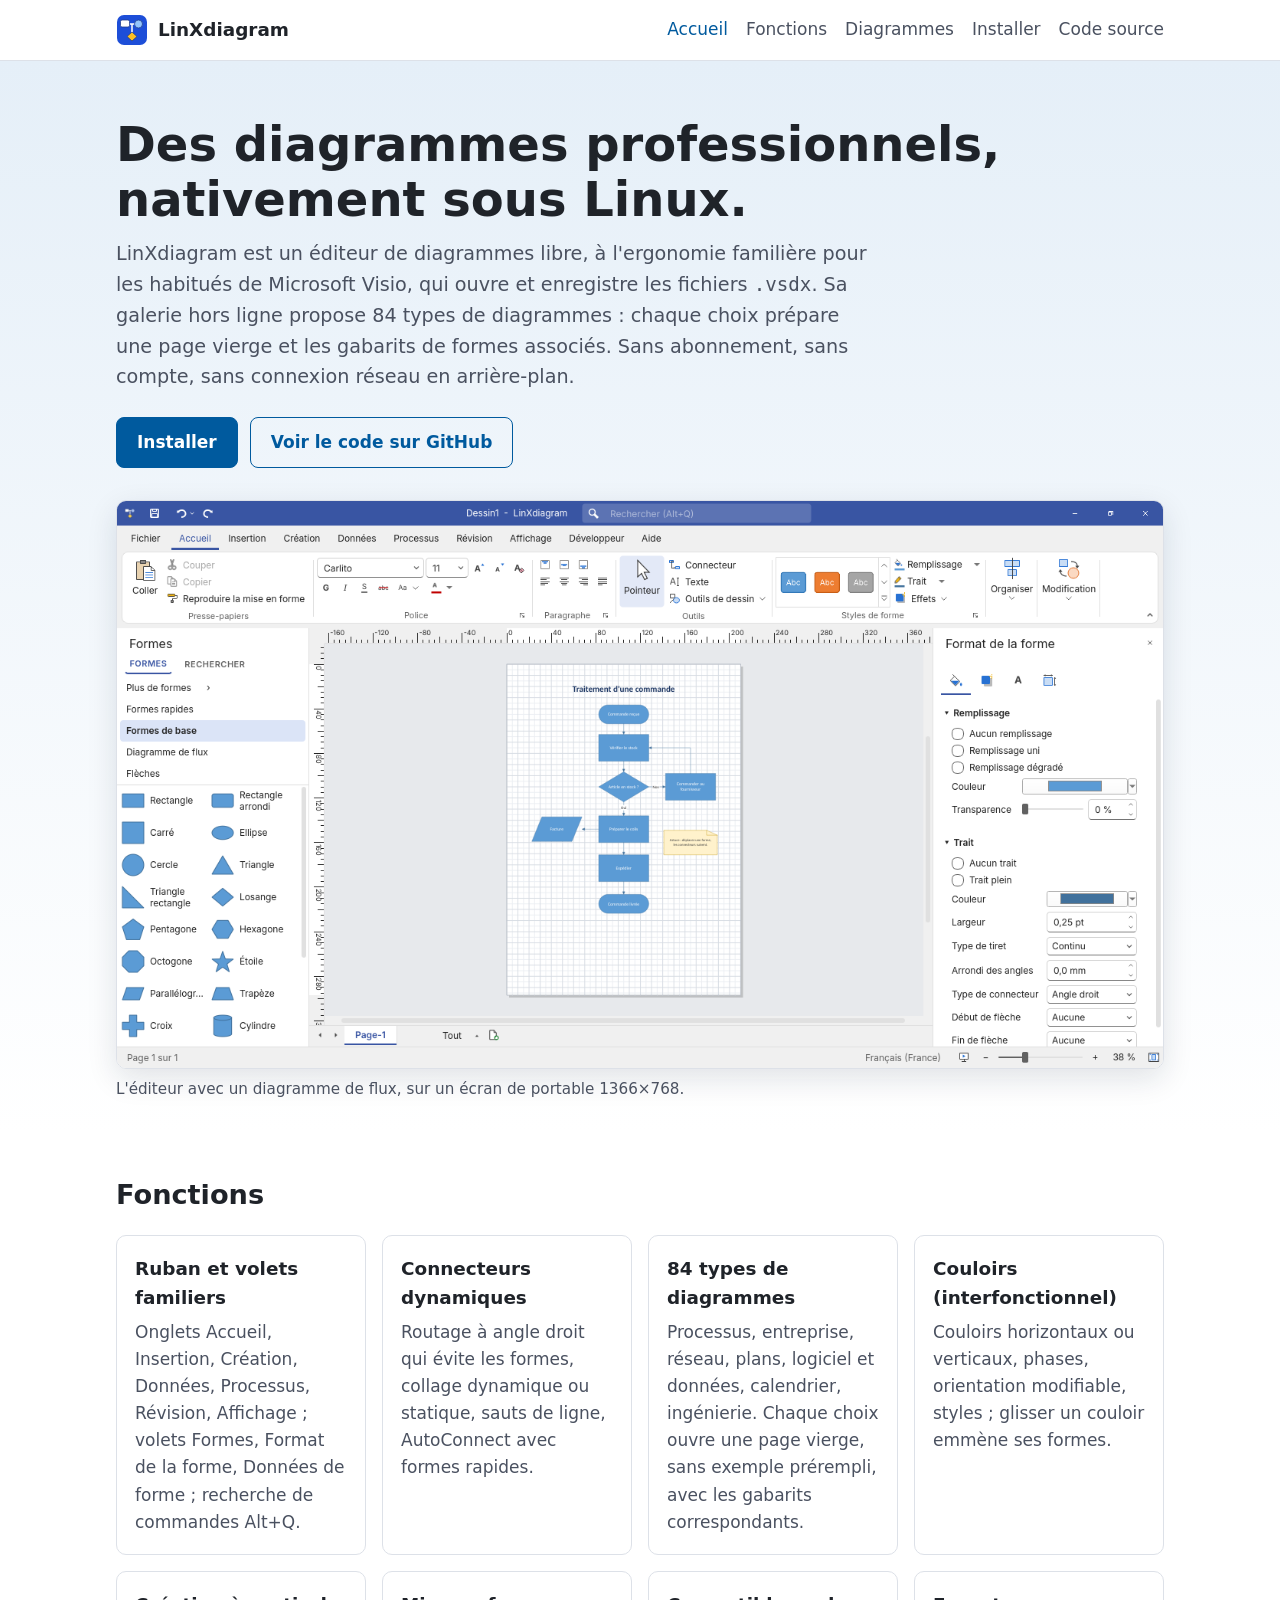
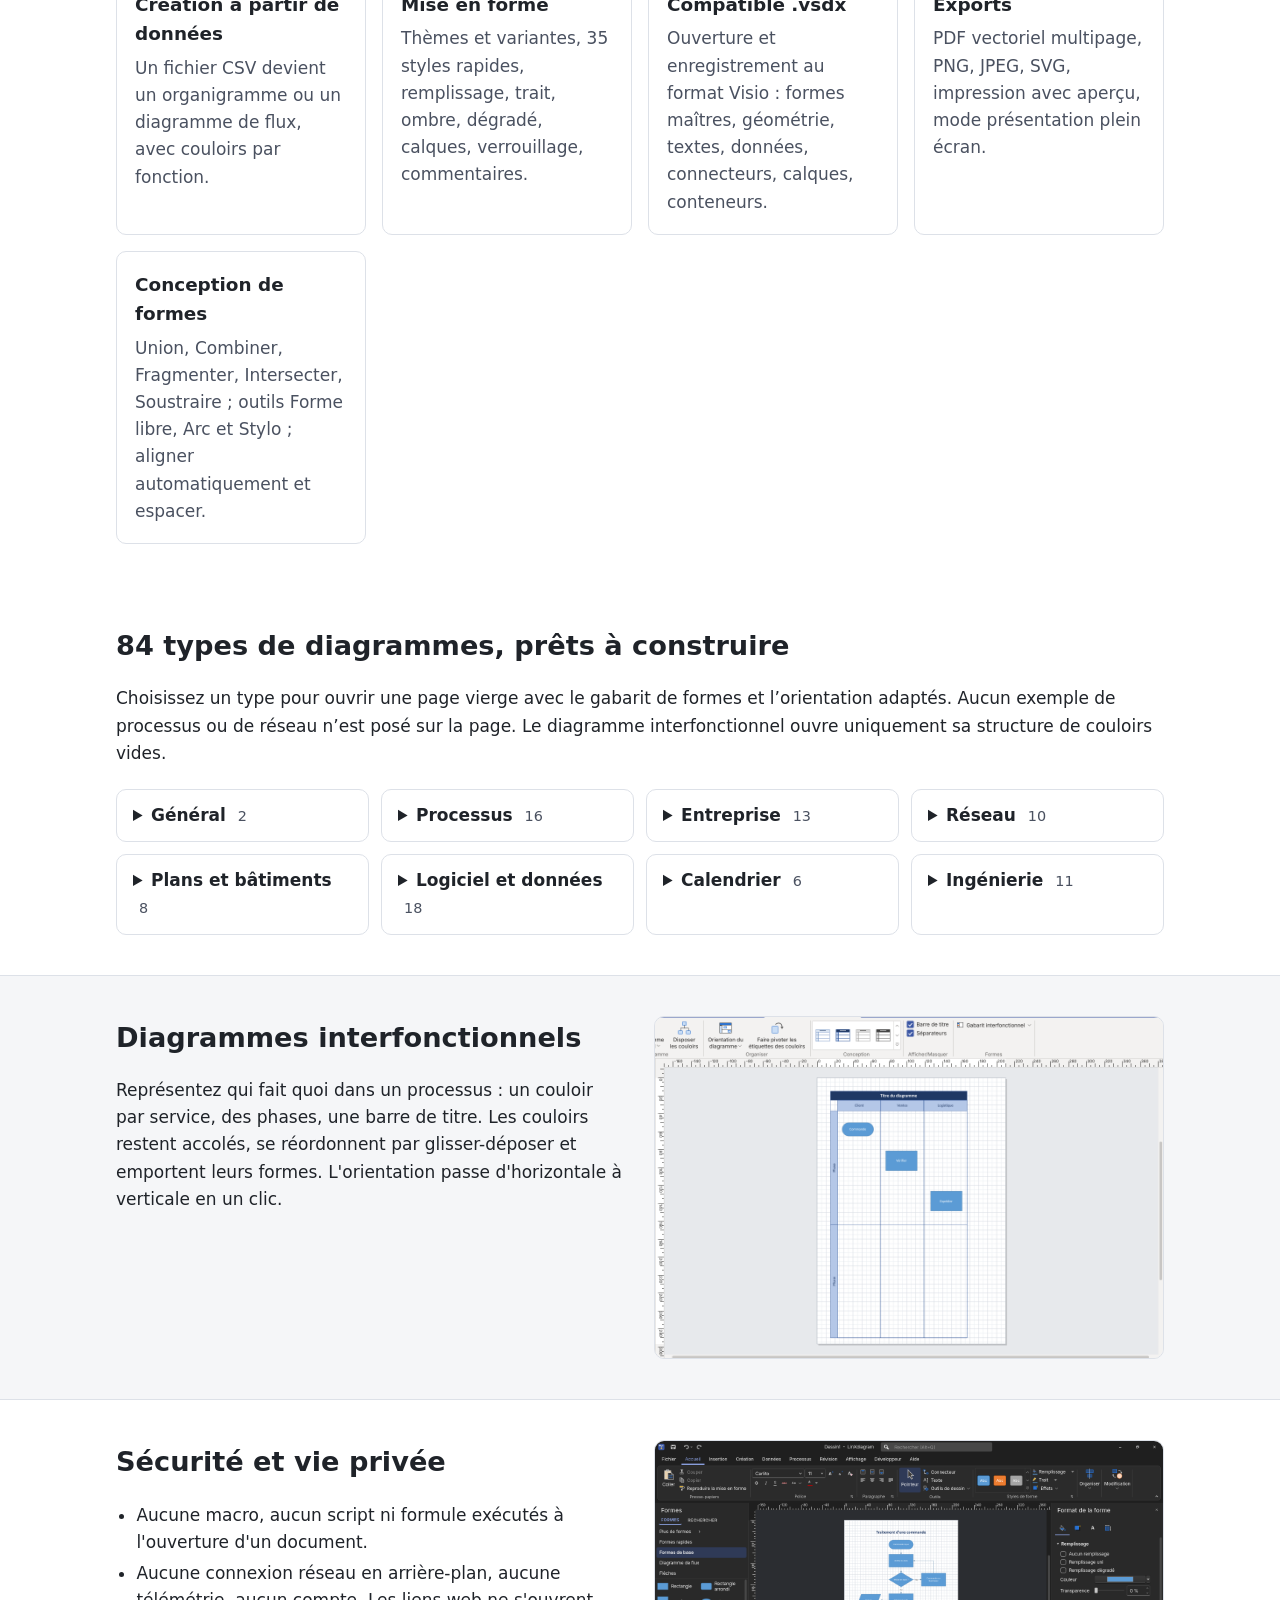
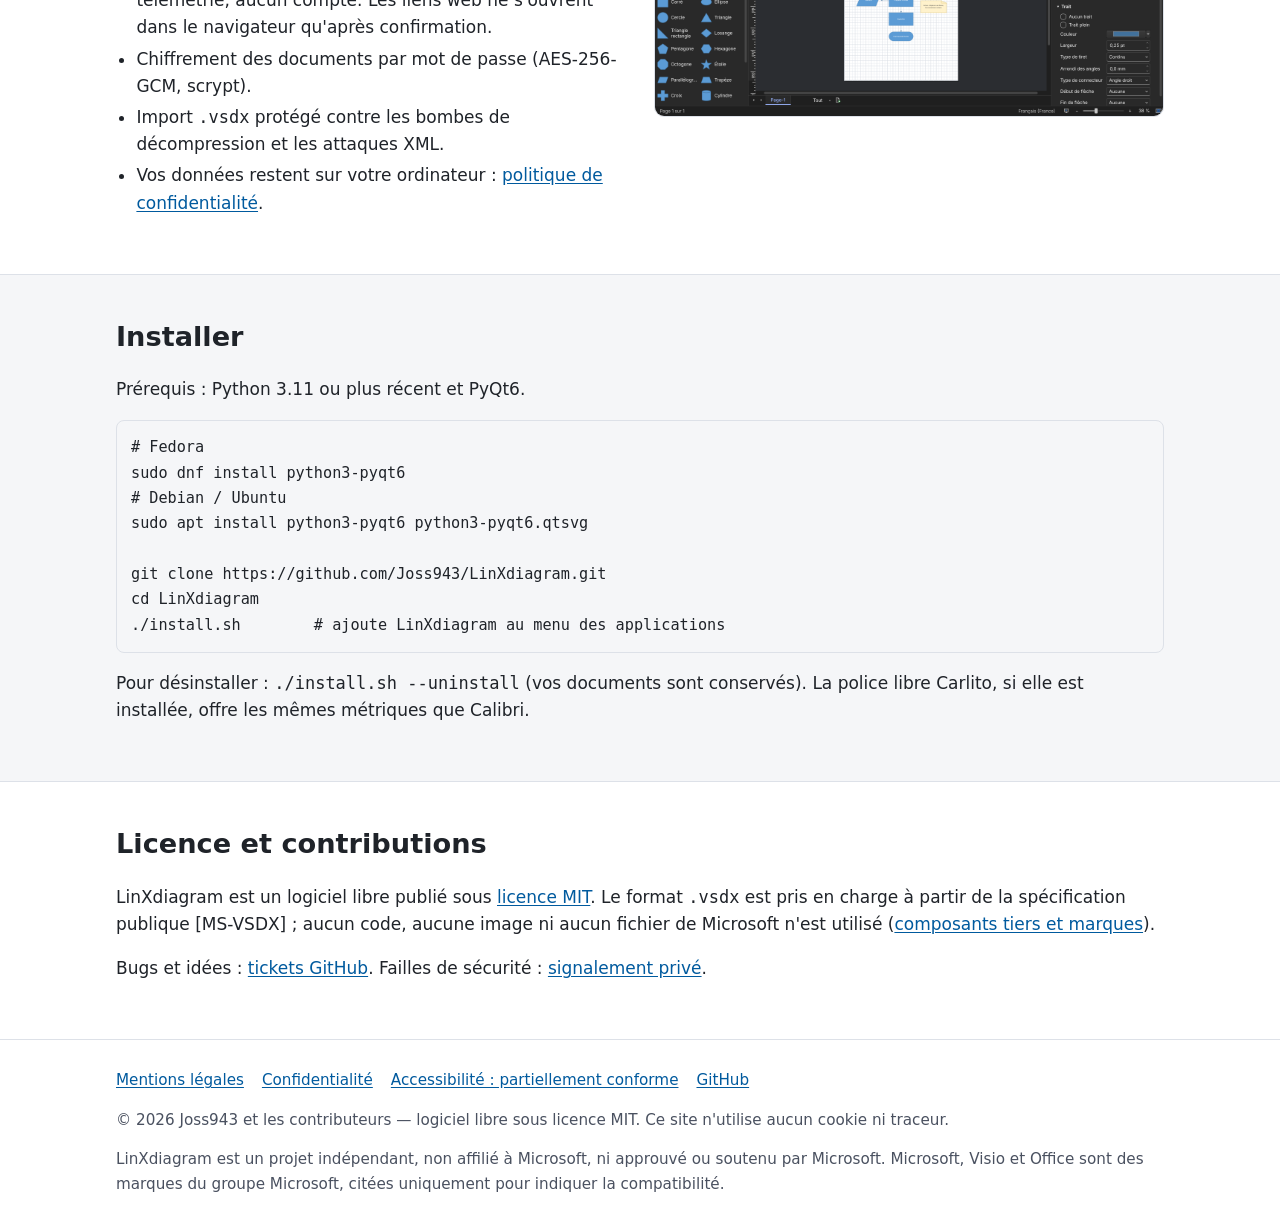
==== commit 832e465f: "Fusionne la contribution de parité Visio (#1) avec les nouvelles fonctions Garde le Stylo, le BPMN 2" ====
--- a/docs/index.html
+++ b/docs/index.html
@@ -14,14 +14,15 @@
 <a class="skip" href="#contenu">Aller au contenu</a>
 <header class="top"><div class="wrap">
   <a class="brand" href="index.html"><img src="logo.svg" alt="" width="32" height="32">LinXdiagram</a>
-  <nav class="main" aria-label="Navigation principale"><a href="index.html" aria-current="page">Accueil</a><a href="index.html#fonctions">Fonctions</a><a href="index.html#installer">Installer</a><a href="https://github.com/Joss943/LinXdiagram">Code source</a></nav>
+  <nav class="main" aria-label="Navigation principale"><a href="index.html" aria-current="page">Accueil</a><a href="index.html#fonctions">Fonctions</a><a href="index.html#diagrammes">Diagrammes</a><a href="index.html#installer">Installer</a><a href="https://github.com/Joss943/LinXdiagram">Code source</a></nav>
 </div></header>
 <main id="contenu">
 <div class="hero"><div class="wrap">
   <h1>Des diagrammes professionnels,<br>nativement sous Linux.</h1>
   <p class="lead">LinXdiagram est un éditeur de diagrammes libre, à l'ergonomie familière pour les habitués
-  de Microsoft Visio, qui ouvre et enregistre les fichiers <code>.vsdx</code>. Sans abonnement, sans compte,
-  sans connexion réseau.</p>
+  de Microsoft Visio, qui ouvre et enregistre les fichiers <code>.vsdx</code>. Sa galerie hors ligne propose
+  84 types de diagrammes : chaque choix prépare une page vierge et les gabarits de formes associés. Sans
+  abonnement, sans compte, sans connexion réseau en arrière-plan.</p>
   <div class="actions">
     <a class="btn primary" href="#installer">Installer</a>
     <a class="btn secondary" href="https://github.com/Joss943/LinXdiagram">Voir le code sur GitHub</a>
@@ -35,7 +36,40 @@
 
 <section id="fonctions"><div class="wrap">
   <h2>Fonctions</h2>
-  <div class="grid"><div class="card"><h3>Ruban et volets familiers</h3><p>Onglets Accueil, Insertion, Création, Données, Processus, Révision, Affichage ; volets Formes, Format de la forme, Données de forme ; recherche de commandes Alt+Q.</p></div><div class="card"><h3>Connecteurs dynamiques</h3><p>Routage à angle droit qui évite les formes, collage dynamique ou statique, sauts de ligne, AutoConnect avec formes rapides.</p></div><div class="card"><h3>Gabarits de formes</h3><p>Formes de base, diagrammes de flux, couloirs, flèches, diagrammes de blocs, BPMN, organigrammes, réseau, UML, bases de données (entité-relation) et chronologies.</p></div><div class="card"><h3>Conception de formes</h3><p>Union, Combiner, Fragmenter, Intersecter, Soustraire ; outils Forme libre, Arc et Crayon ; aligner automatiquement et espacer.</p></div><div class="card"><h3>Couloirs (interfonctionnel)</h3><p>Couloirs horizontaux ou verticaux, phases, orientation modifiable, styles ; glisser un couloir emmène ses formes.</p></div><div class="card"><h3>Création à partir de données</h3><p>Un fichier CSV devient un organigramme ou un diagramme de flux, avec couloirs par fonction.</p></div><div class="card"><h3>Mise en forme</h3><p>Thèmes et variantes, 35 styles rapides, remplissage, trait, ombre, dégradé, calques, verrouillage, commentaires.</p></div><div class="card"><h3>Compatible .vsdx</h3><p>Ouverture et enregistrement au format Visio : formes maîtres, géométrie, textes, données, connecteurs, calques, conteneurs.</p></div><div class="card"><h3>Exports</h3><p>PDF vectoriel multipage, PNG, JPEG, SVG, impression avec aperçu, mode présentation plein écran.</p></div></div>
+  <div class="grid"><div class="card"><h3>Ruban et volets familiers</h3><p>Onglets Accueil, Insertion, Création, Données, Processus, Révision, Affichage ; volets Formes, Format de la forme, Données de forme ; recherche de commandes Alt+Q.</p></div><div class="card"><h3>Connecteurs dynamiques</h3><p>Routage à angle droit qui évite les formes, collage dynamique ou statique, sauts de ligne, AutoConnect avec formes rapides.</p></div><div class="card"><h3>84 types de diagrammes</h3><p>Processus, entreprise, réseau, plans, logiciel et données, calendrier, ingénierie. Chaque choix ouvre une page vierge, sans exemple prérempli, avec les gabarits correspondants.</p></div><div class="card"><h3>Couloirs (interfonctionnel)</h3><p>Couloirs horizontaux ou verticaux, phases, orientation modifiable, styles ; glisser un couloir emmène ses formes.</p></div><div class="card"><h3>Création à partir de données</h3><p>Un fichier CSV devient un organigramme ou un diagramme de flux, avec couloirs par fonction.</p></div><div class="card"><h3>Mise en forme</h3><p>Thèmes et variantes, 35 styles rapides, remplissage, trait, ombre, dégradé, calques, verrouillage, commentaires.</p></div><div class="card"><h3>Compatible .vsdx</h3><p>Ouverture et enregistrement au format Visio : formes maîtres, géométrie, textes, données, connecteurs, calques, conteneurs.</p></div><div class="card"><h3>Exports</h3><p>PDF vectoriel multipage, PNG, JPEG, SVG, impression avec aperçu, mode présentation plein écran.</p></div><div class="card"><h3>Conception de formes</h3><p>Union, Combiner, Fragmenter, Intersecter, Soustraire ; outils Forme libre, Arc et Stylo ; aligner automatiquement et espacer.</p></div></div>
+</div></section>
+
+<section id="diagrammes" class="catalog"><div class="wrap">
+  <h2>84 types de diagrammes, prêts à construire</h2>
+  <p>Choisissez un type pour ouvrir une page vierge avec le gabarit de formes et l’orientation adaptés.
+  Aucun exemple de processus ou de réseau n’est posé sur la page. Le diagramme interfonctionnel
+  ouvre uniquement sa structure de couloirs vides.</p>
+  <div class="catalog-groups">
+  <details><summary>Général <span>2</span></summary>
+    <ul><li>Dessin vierge</li><li>Diagramme de blocs</li></ul>
+  </details>
+  <details><summary>Processus <span>16</span></summary>
+    <ul><li>Diagramme de flux</li><li>Diagramme interfonctionnel</li><li>Diagramme BPMN</li><li>Flux de travail</li><li>Flux de processus</li><li>Flux de données</li><li>Cartographie de la chaîne de valeur</li><li>Diagramme Six Sigma</li><li>Diagramme IDEF0</li><li>Modèle IDEF1X</li><li>Diagramme SDL</li><li>Arbre de défaillances</li><li>Diagramme de flux de base</li><li>Diagramme interfonctionnel horizontal</li><li>Diagramme interfonctionnel vertical</li><li>Flux de travail SharePoint</li></ul>
+  </details>
+  <details><summary>Entreprise <span>13</span></summary>
+    <ul><li>Organigramme</li><li>Brainstorming</li><li>Cause et effet</li><li>Analyse SWOT</li><li>Diagramme matriciel</li><li>Diagramme pyramidal</li><li>Diagramme de Venn</li><li>Diagramme marketing</li><li>Gestion de la qualité (TQM)</li><li>Chaîne de processus pilotée par événements</li><li>Diagramme d’audit</li><li>Processus métier</li><li>Diagramme de relations</li></ul>
+  </details>
+  <details><summary>Réseau <span>10</span></summary>
+    <ul><li>Réseau détaillé</li><li>Réseau logique</li><li>Réseau domestique</li><li>Réseau en étoile</li><li>Réseau physique</li><li>Rack de serveurs</li><li>Services Active Directory</li><li>Annuaire LDAP</li><li>Architecture Azure</li><li>Architecture AWS</li></ul>
+  </details>
+  <details><summary>Plans et bâtiments <span>8</span></summary>
+    <ul><li>Plan d’aménagement</li><li>Plan de bureau</li><li>Plan de maison</li><li>Plan de site</li><li>Plan d’usine</li><li>Systèmes CVC</li><li>Carte directionnelle</li><li>Plan de bâtiment</li></ul>
+  </details>
+  <details><summary>Logiciel et données <span>18</span></summary>
+    <ul><li>Diagramme de classes UML</li><li>Diagramme de séquence UML</li><li>Diagramme de cas d’utilisation</li><li>Diagramme d’activité UML</li><li>Diagramme de composants UML</li><li>Diagramme de déploiement UML</li><li>Diagramme d’états UML</li><li>Entité-association (Crow’s Foot)</li><li>Entité-association (Chen)</li><li>Modèle de base de données</li><li>Site web</li><li>Plan de site web</li><li>Maquette filaire</li><li>Architecture d’application</li><li>Diagramme de communication UML</li><li>Diagramme de temps UML</li><li>Diagramme de packages UML</li><li>Relations de base de données</li></ul>
+  </details>
+  <details><summary>Calendrier <span>6</span></summary>
+    <ul><li>Chronologie</li><li>Calendrier</li><li>Diagramme de Gantt</li><li>Diagramme PERT</li><li>Planning de projet</li><li>Feuille de route</li></ul>
+  </details>
+  <details><summary>Ingénierie <span>11</span></summary>
+    <ul><li>Schéma électrique</li><li>Schéma électrique détaillé</li><li>Tuyauterie et instrumentation</li><li>Puissance hydraulique et pneumatique</li><li>Instrumentation</li><li>Commandes industrielles</li><li>Assemblage</li><li>Pièces et assemblage</li><li>Diagramme de systèmes</li><li>Logique</li><li>Ingénierie mécanique</li></ul>
+  </details>
+  </div>
 </div></section>
 
 <section class="alt"><div class="wrap two">
@@ -54,7 +88,8 @@
     <h2>Sécurité et vie privée</h2>
     <ul class="check">
       <li>Aucune macro, aucun script ni formule exécutés à l'ouverture d'un document.</li>
-      <li>Aucune connexion réseau, aucune télémétrie, aucun compte.</li>
+      <li>Aucune connexion réseau en arrière-plan, aucune télémétrie, aucun compte. Les liens web
+        ne s'ouvrent dans le navigateur qu'après confirmation.</li>
       <li>Chiffrement des documents par mot de passe (AES-256-GCM, scrypt).</li>
       <li>Import <code>.vsdx</code> protégé contre les bombes de décompression et les attaques XML.</li>
       <li>Vos données restent sur votre ordinateur : <a href="confidentialite.html">politique de confidentialité</a>.</li>
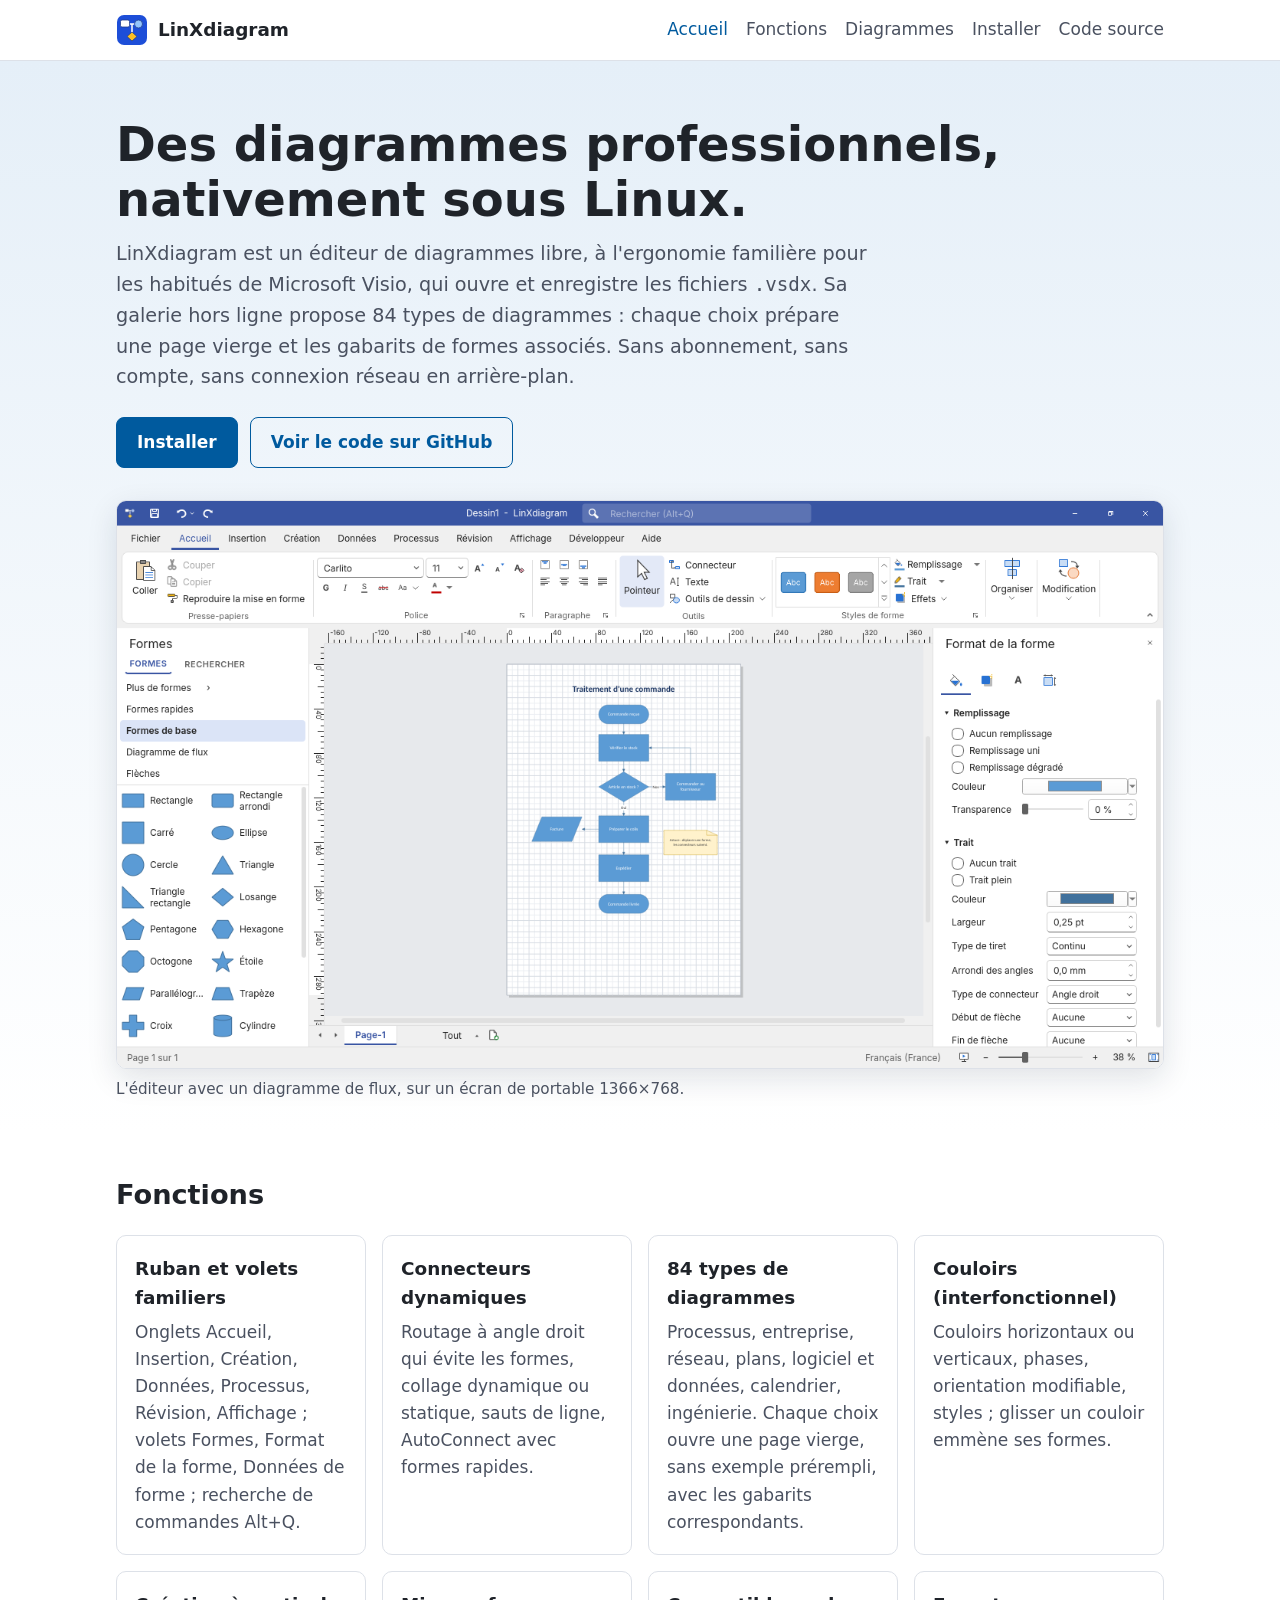
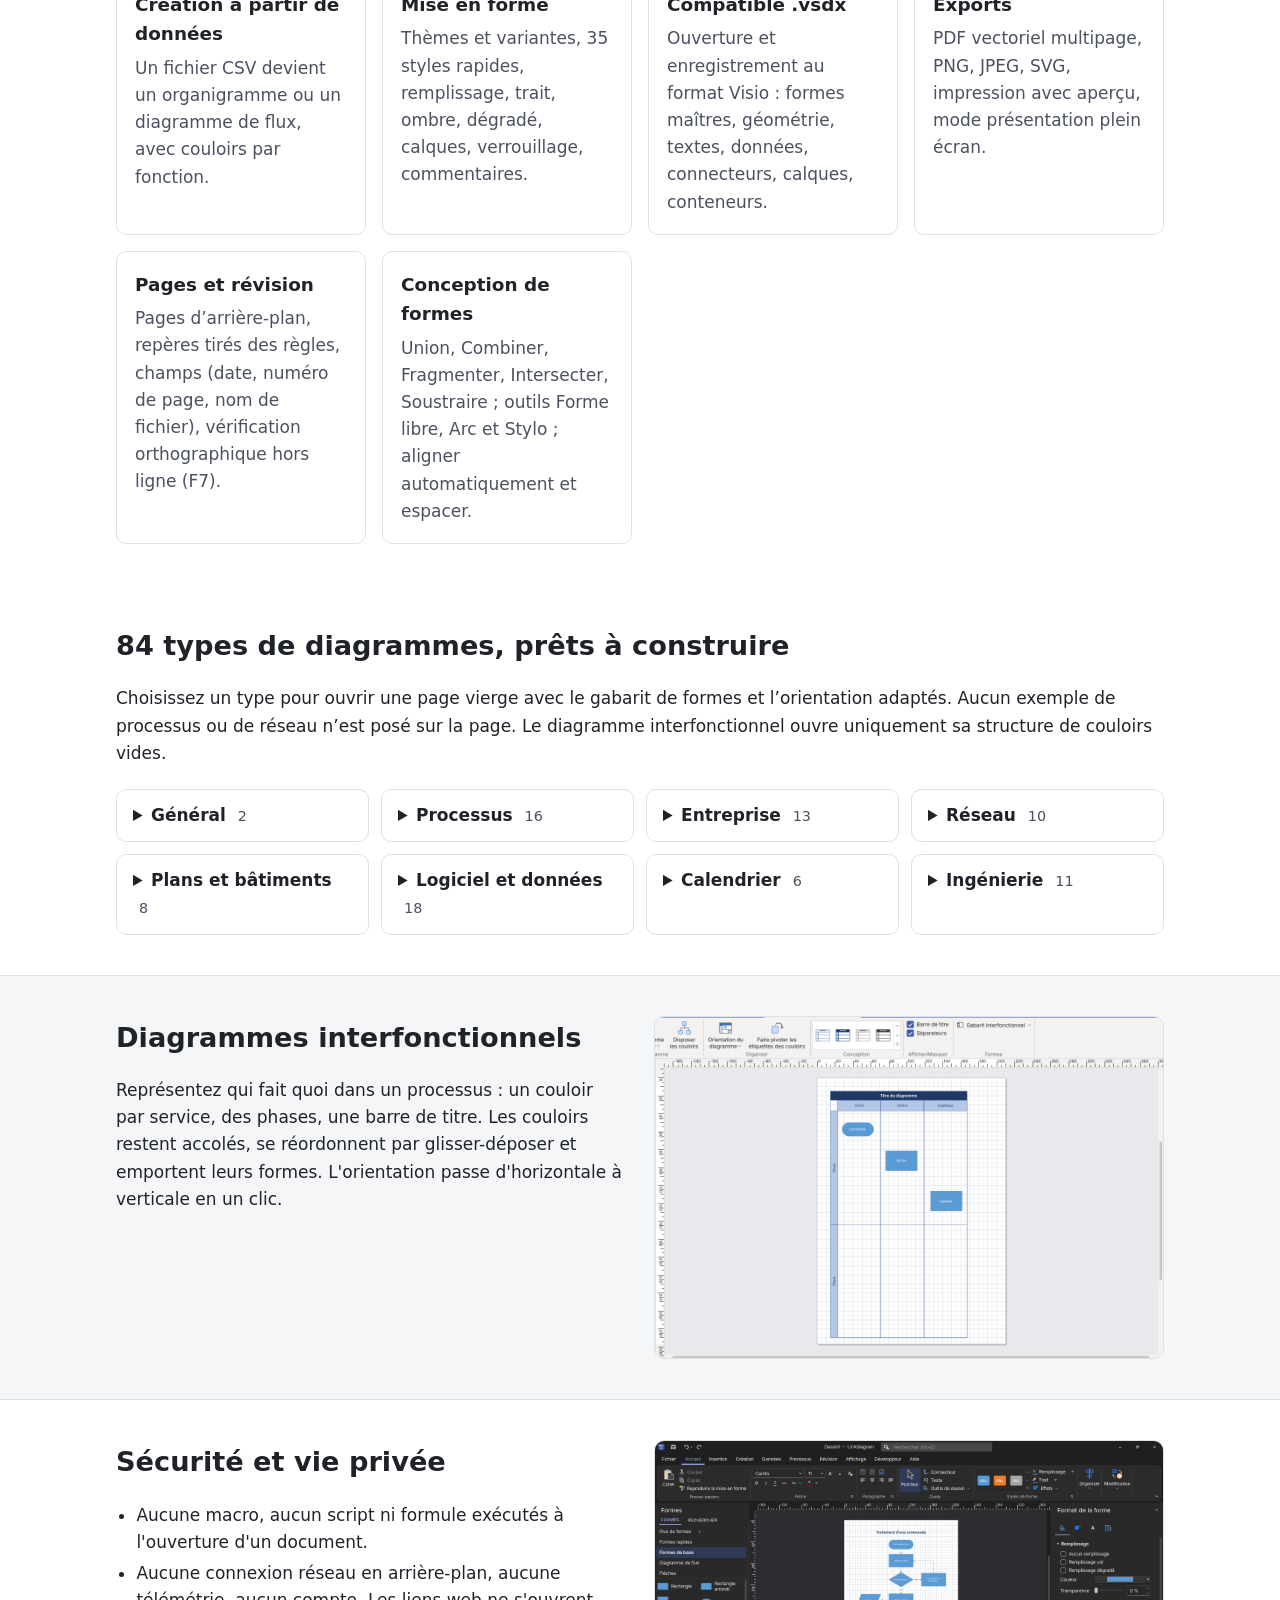
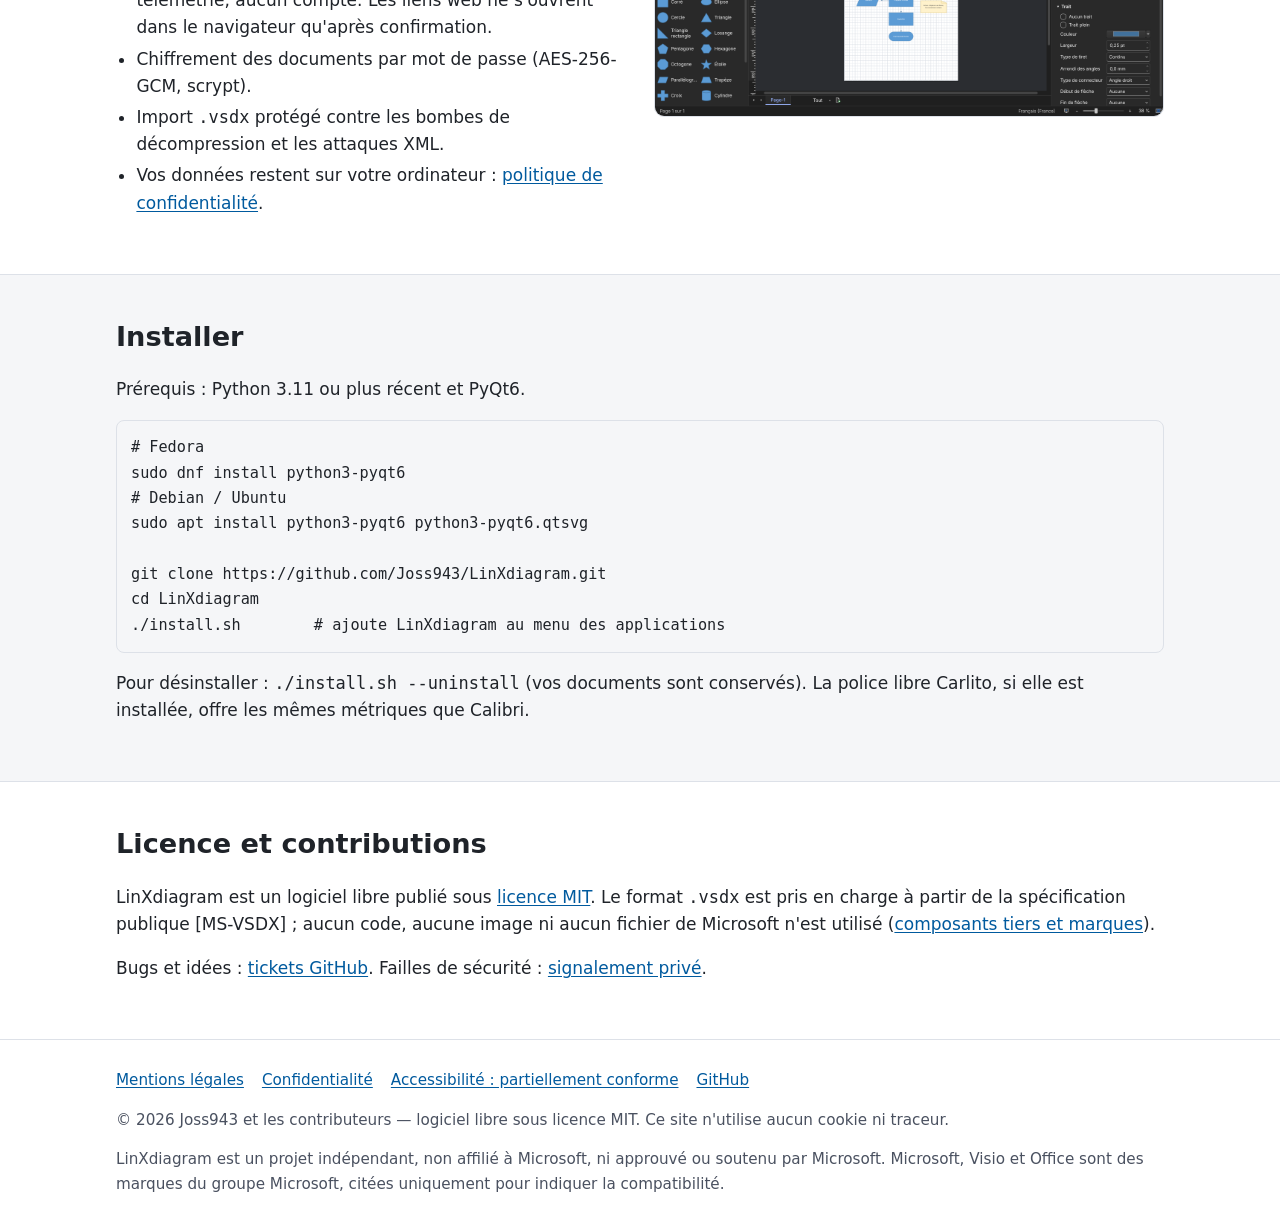
==== commit ab99bb77: "Ajoute repères, pages d'arrière-plan, champs et vérification orthographique - Affichage : repères ti" ====
--- a/docs/index.html
+++ b/docs/index.html
@@ -36,7 +36,7 @@
 
 <section id="fonctions"><div class="wrap">
   <h2>Fonctions</h2>
-  <div class="grid"><div class="card"><h3>Ruban et volets familiers</h3><p>Onglets Accueil, Insertion, Création, Données, Processus, Révision, Affichage ; volets Formes, Format de la forme, Données de forme ; recherche de commandes Alt+Q.</p></div><div class="card"><h3>Connecteurs dynamiques</h3><p>Routage à angle droit qui évite les formes, collage dynamique ou statique, sauts de ligne, AutoConnect avec formes rapides.</p></div><div class="card"><h3>84 types de diagrammes</h3><p>Processus, entreprise, réseau, plans, logiciel et données, calendrier, ingénierie. Chaque choix ouvre une page vierge, sans exemple prérempli, avec les gabarits correspondants.</p></div><div class="card"><h3>Couloirs (interfonctionnel)</h3><p>Couloirs horizontaux ou verticaux, phases, orientation modifiable, styles ; glisser un couloir emmène ses formes.</p></div><div class="card"><h3>Création à partir de données</h3><p>Un fichier CSV devient un organigramme ou un diagramme de flux, avec couloirs par fonction.</p></div><div class="card"><h3>Mise en forme</h3><p>Thèmes et variantes, 35 styles rapides, remplissage, trait, ombre, dégradé, calques, verrouillage, commentaires.</p></div><div class="card"><h3>Compatible .vsdx</h3><p>Ouverture et enregistrement au format Visio : formes maîtres, géométrie, textes, données, connecteurs, calques, conteneurs.</p></div><div class="card"><h3>Exports</h3><p>PDF vectoriel multipage, PNG, JPEG, SVG, impression avec aperçu, mode présentation plein écran.</p></div><div class="card"><h3>Conception de formes</h3><p>Union, Combiner, Fragmenter, Intersecter, Soustraire ; outils Forme libre, Arc et Stylo ; aligner automatiquement et espacer.</p></div></div>
+  <div class="grid"><div class="card"><h3>Ruban et volets familiers</h3><p>Onglets Accueil, Insertion, Création, Données, Processus, Révision, Affichage ; volets Formes, Format de la forme, Données de forme ; recherche de commandes Alt+Q.</p></div><div class="card"><h3>Connecteurs dynamiques</h3><p>Routage à angle droit qui évite les formes, collage dynamique ou statique, sauts de ligne, AutoConnect avec formes rapides.</p></div><div class="card"><h3>84 types de diagrammes</h3><p>Processus, entreprise, réseau, plans, logiciel et données, calendrier, ingénierie. Chaque choix ouvre une page vierge, sans exemple prérempli, avec les gabarits correspondants.</p></div><div class="card"><h3>Couloirs (interfonctionnel)</h3><p>Couloirs horizontaux ou verticaux, phases, orientation modifiable, styles ; glisser un couloir emmène ses formes.</p></div><div class="card"><h3>Création à partir de données</h3><p>Un fichier CSV devient un organigramme ou un diagramme de flux, avec couloirs par fonction.</p></div><div class="card"><h3>Mise en forme</h3><p>Thèmes et variantes, 35 styles rapides, remplissage, trait, ombre, dégradé, calques, verrouillage, commentaires.</p></div><div class="card"><h3>Compatible .vsdx</h3><p>Ouverture et enregistrement au format Visio : formes maîtres, géométrie, textes, données, connecteurs, calques, conteneurs.</p></div><div class="card"><h3>Exports</h3><p>PDF vectoriel multipage, PNG, JPEG, SVG, impression avec aperçu, mode présentation plein écran.</p></div><div class="card"><h3>Pages et révision</h3><p>Pages d’arrière-plan, repères tirés des règles, champs (date, numéro de page, nom de fichier), vérification orthographique hors ligne (F7).</p></div><div class="card"><h3>Conception de formes</h3><p>Union, Combiner, Fragmenter, Intersecter, Soustraire ; outils Forme libre, Arc et Stylo ; aligner automatiquement et espacer.</p></div></div>
 </div></section>
 
 <section id="diagrammes" class="catalog"><div class="wrap">
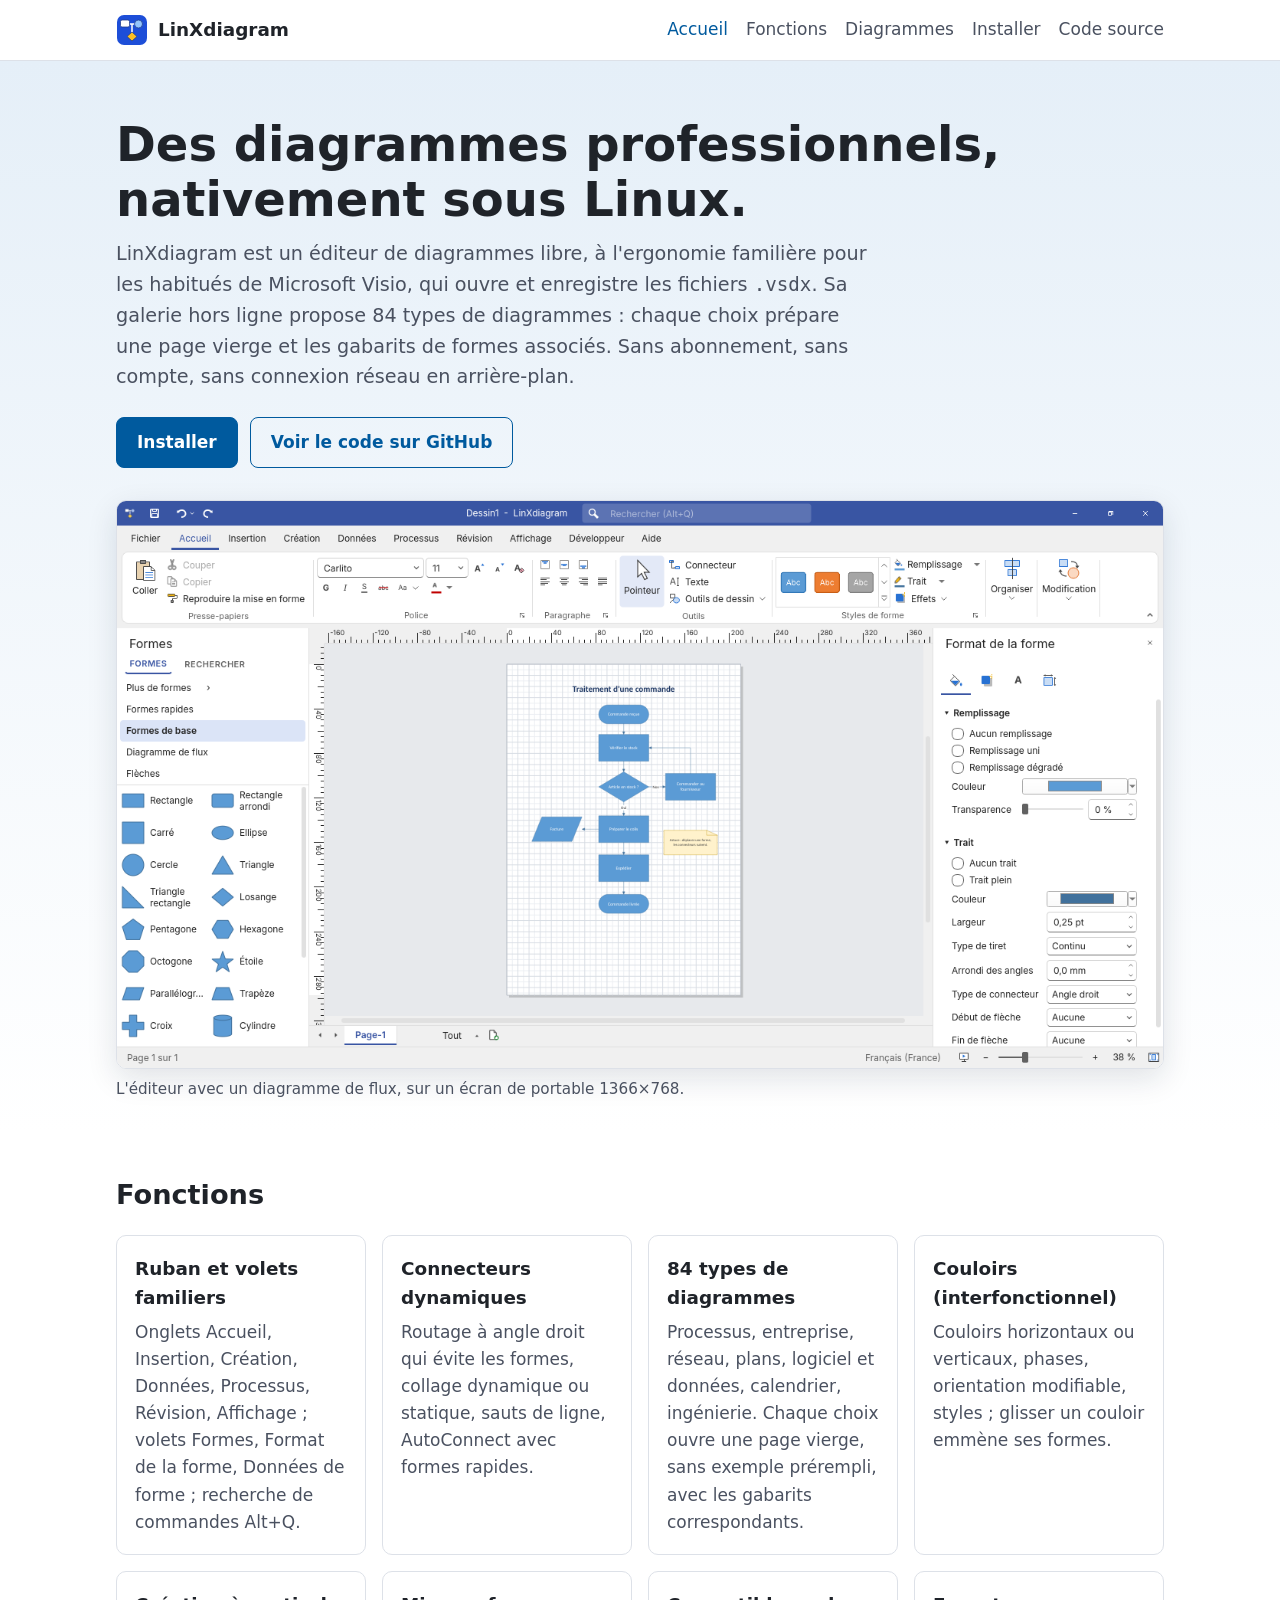
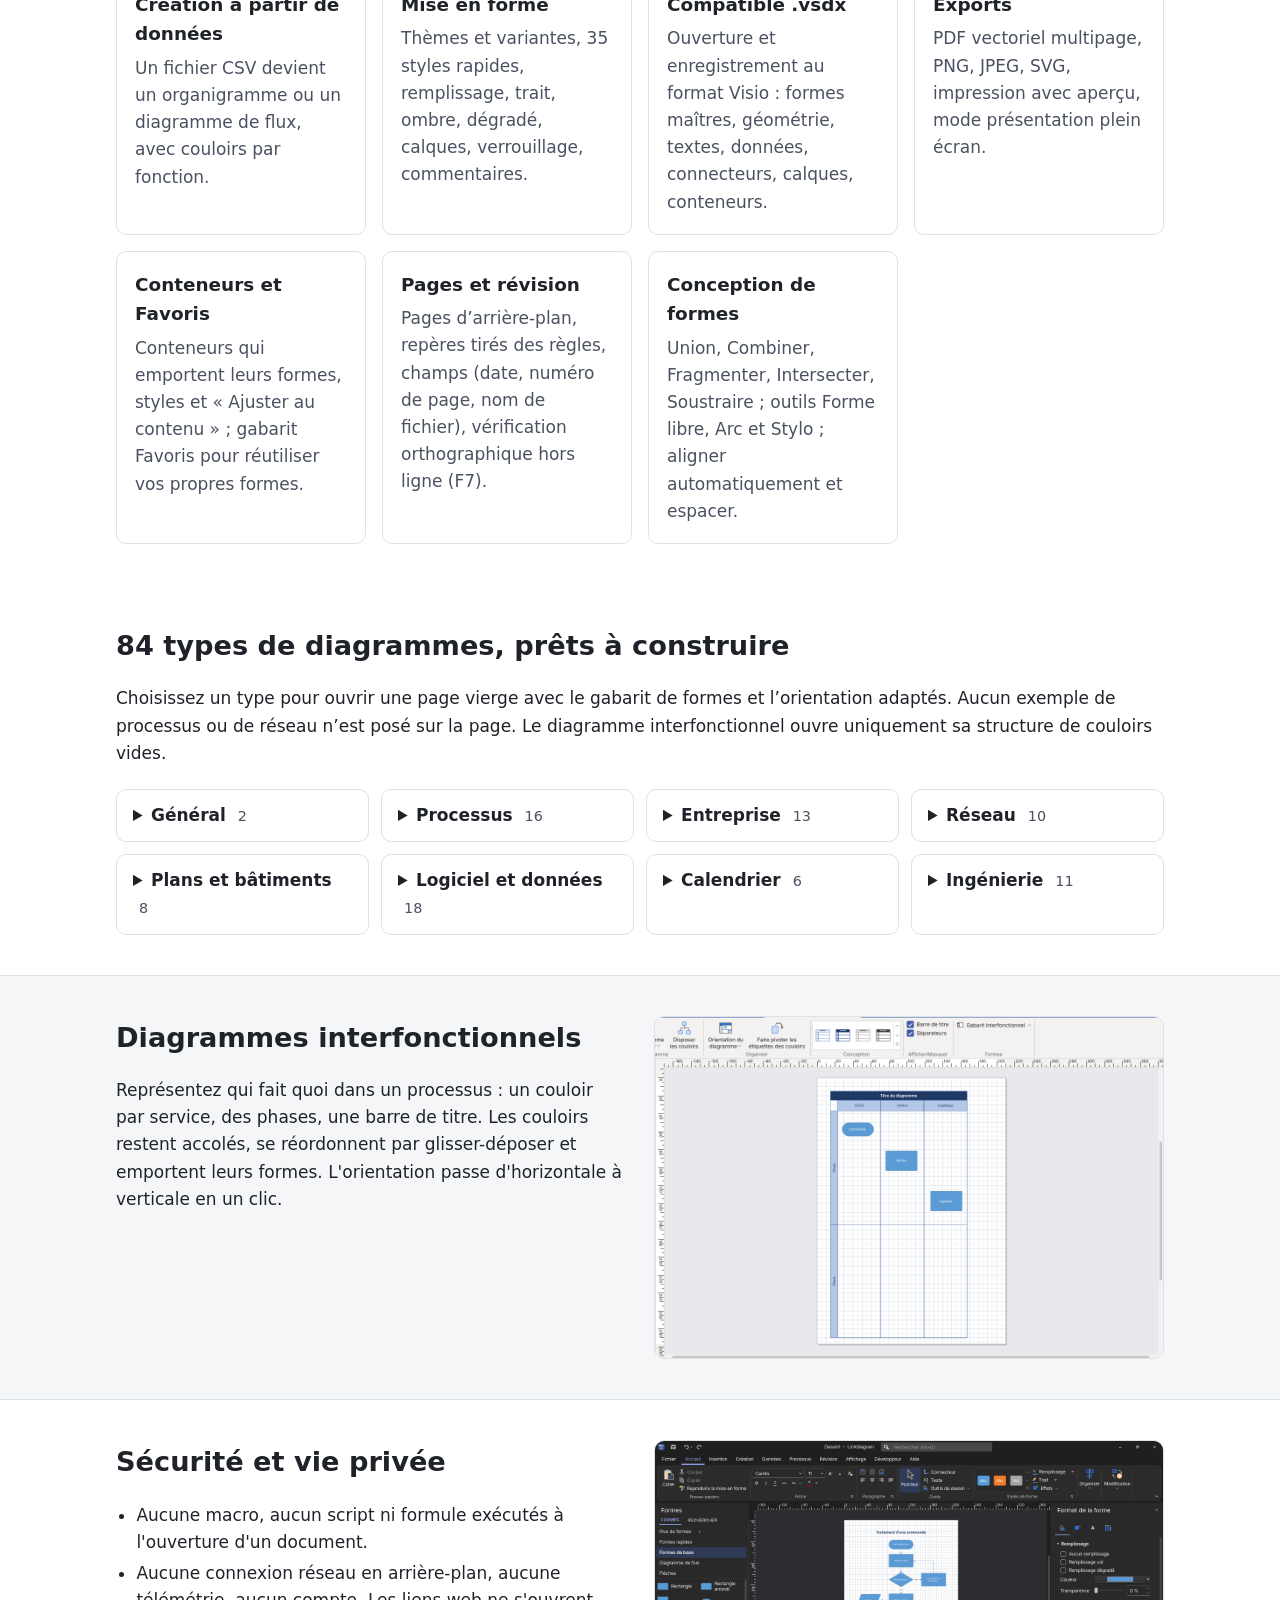
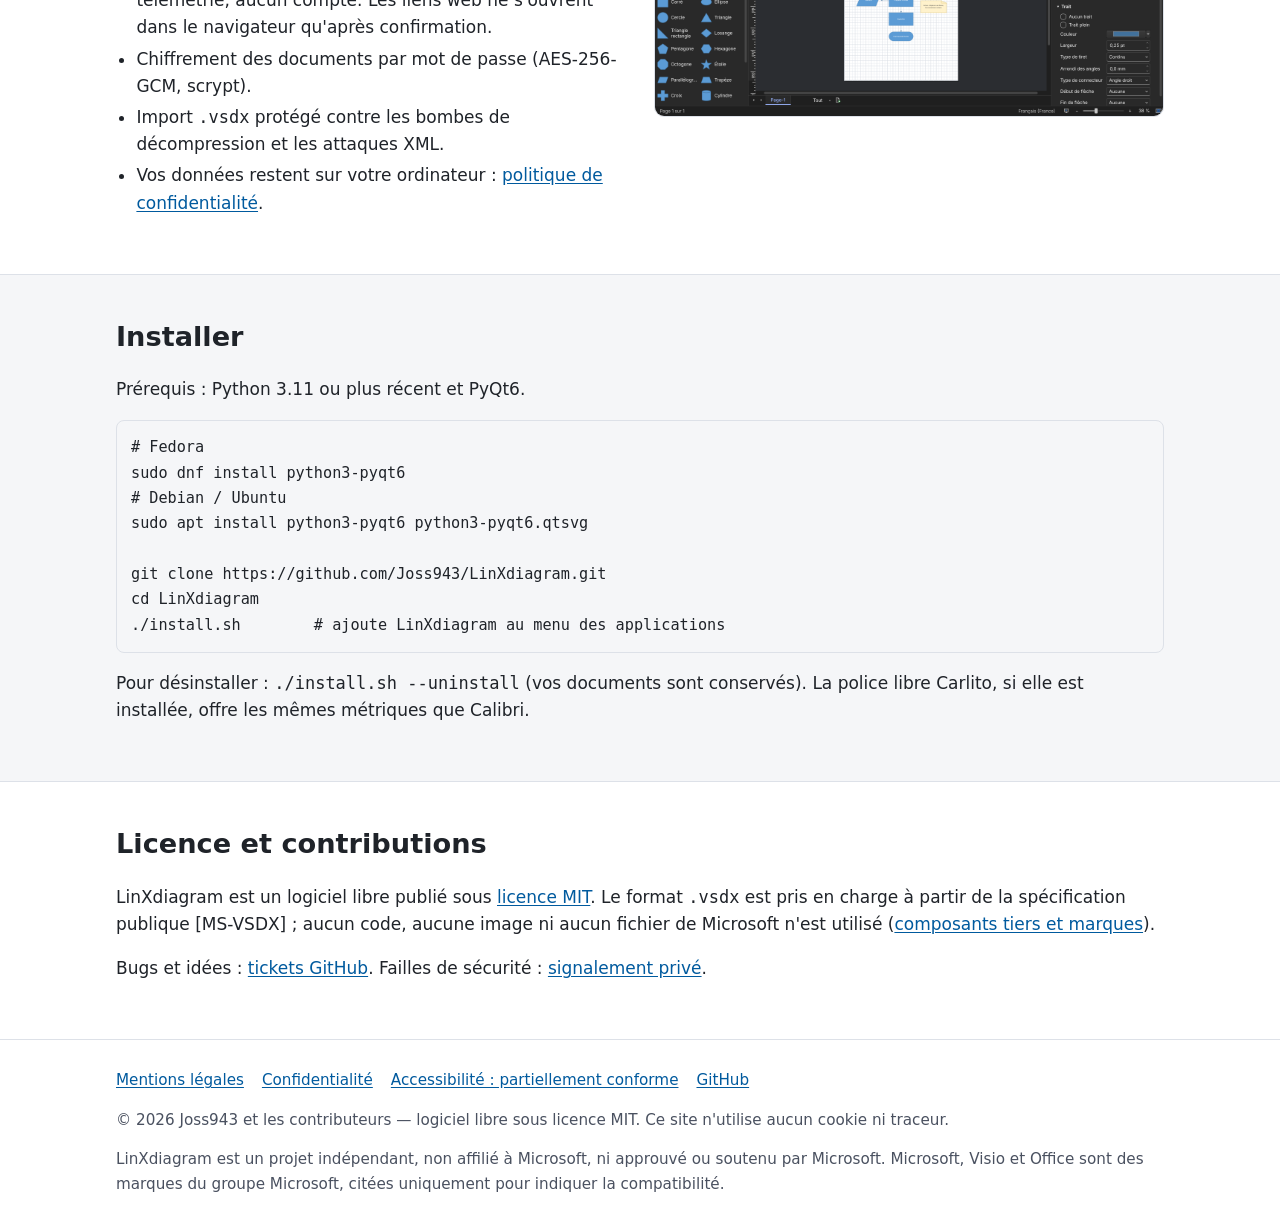
==== commit 601ec092: "Ajoute les conteneurs Visio, le gabarit Favoris et les repères en VSDX - Conteneurs : déplacer un co" ====
--- a/docs/index.html
+++ b/docs/index.html
@@ -36,7 +36,7 @@
 
 <section id="fonctions"><div class="wrap">
   <h2>Fonctions</h2>
-  <div class="grid"><div class="card"><h3>Ruban et volets familiers</h3><p>Onglets Accueil, Insertion, Création, Données, Processus, Révision, Affichage ; volets Formes, Format de la forme, Données de forme ; recherche de commandes Alt+Q.</p></div><div class="card"><h3>Connecteurs dynamiques</h3><p>Routage à angle droit qui évite les formes, collage dynamique ou statique, sauts de ligne, AutoConnect avec formes rapides.</p></div><div class="card"><h3>84 types de diagrammes</h3><p>Processus, entreprise, réseau, plans, logiciel et données, calendrier, ingénierie. Chaque choix ouvre une page vierge, sans exemple prérempli, avec les gabarits correspondants.</p></div><div class="card"><h3>Couloirs (interfonctionnel)</h3><p>Couloirs horizontaux ou verticaux, phases, orientation modifiable, styles ; glisser un couloir emmène ses formes.</p></div><div class="card"><h3>Création à partir de données</h3><p>Un fichier CSV devient un organigramme ou un diagramme de flux, avec couloirs par fonction.</p></div><div class="card"><h3>Mise en forme</h3><p>Thèmes et variantes, 35 styles rapides, remplissage, trait, ombre, dégradé, calques, verrouillage, commentaires.</p></div><div class="card"><h3>Compatible .vsdx</h3><p>Ouverture et enregistrement au format Visio : formes maîtres, géométrie, textes, données, connecteurs, calques, conteneurs.</p></div><div class="card"><h3>Exports</h3><p>PDF vectoriel multipage, PNG, JPEG, SVG, impression avec aperçu, mode présentation plein écran.</p></div><div class="card"><h3>Pages et révision</h3><p>Pages d’arrière-plan, repères tirés des règles, champs (date, numéro de page, nom de fichier), vérification orthographique hors ligne (F7).</p></div><div class="card"><h3>Conception de formes</h3><p>Union, Combiner, Fragmenter, Intersecter, Soustraire ; outils Forme libre, Arc et Stylo ; aligner automatiquement et espacer.</p></div></div>
+  <div class="grid"><div class="card"><h3>Ruban et volets familiers</h3><p>Onglets Accueil, Insertion, Création, Données, Processus, Révision, Affichage ; volets Formes, Format de la forme, Données de forme ; recherche de commandes Alt+Q.</p></div><div class="card"><h3>Connecteurs dynamiques</h3><p>Routage à angle droit qui évite les formes, collage dynamique ou statique, sauts de ligne, AutoConnect avec formes rapides.</p></div><div class="card"><h3>84 types de diagrammes</h3><p>Processus, entreprise, réseau, plans, logiciel et données, calendrier, ingénierie. Chaque choix ouvre une page vierge, sans exemple prérempli, avec les gabarits correspondants.</p></div><div class="card"><h3>Couloirs (interfonctionnel)</h3><p>Couloirs horizontaux ou verticaux, phases, orientation modifiable, styles ; glisser un couloir emmène ses formes.</p></div><div class="card"><h3>Création à partir de données</h3><p>Un fichier CSV devient un organigramme ou un diagramme de flux, avec couloirs par fonction.</p></div><div class="card"><h3>Mise en forme</h3><p>Thèmes et variantes, 35 styles rapides, remplissage, trait, ombre, dégradé, calques, verrouillage, commentaires.</p></div><div class="card"><h3>Compatible .vsdx</h3><p>Ouverture et enregistrement au format Visio : formes maîtres, géométrie, textes, données, connecteurs, calques, conteneurs.</p></div><div class="card"><h3>Exports</h3><p>PDF vectoriel multipage, PNG, JPEG, SVG, impression avec aperçu, mode présentation plein écran.</p></div><div class="card"><h3>Conteneurs et Favoris</h3><p>Conteneurs qui emportent leurs formes, styles et « Ajuster au contenu » ; gabarit Favoris pour réutiliser vos propres formes.</p></div><div class="card"><h3>Pages et révision</h3><p>Pages d’arrière-plan, repères tirés des règles, champs (date, numéro de page, nom de fichier), vérification orthographique hors ligne (F7).</p></div><div class="card"><h3>Conception de formes</h3><p>Union, Combiner, Fragmenter, Intersecter, Soustraire ; outils Forme libre, Arc et Stylo ; aligner automatiquement et espacer.</p></div></div>
 </div></section>
 
 <section id="diagrammes" class="catalog"><div class="wrap">
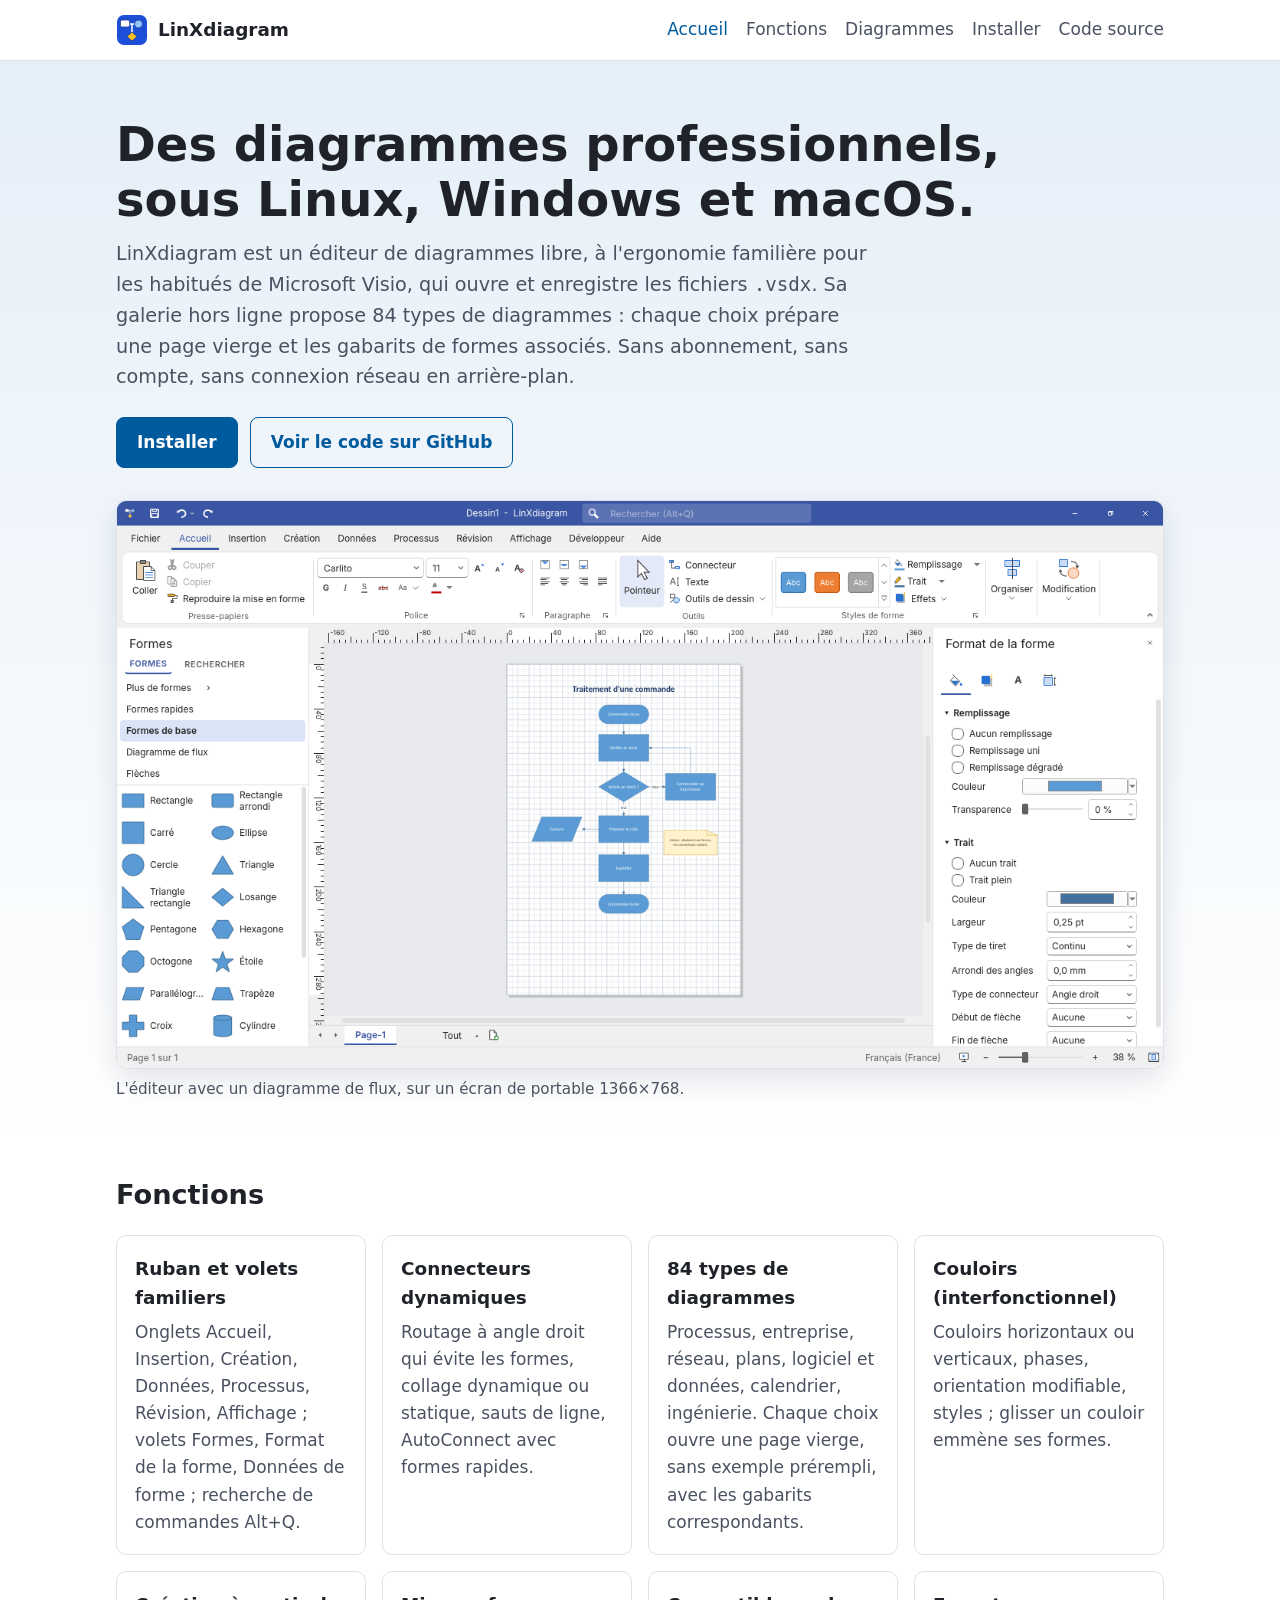
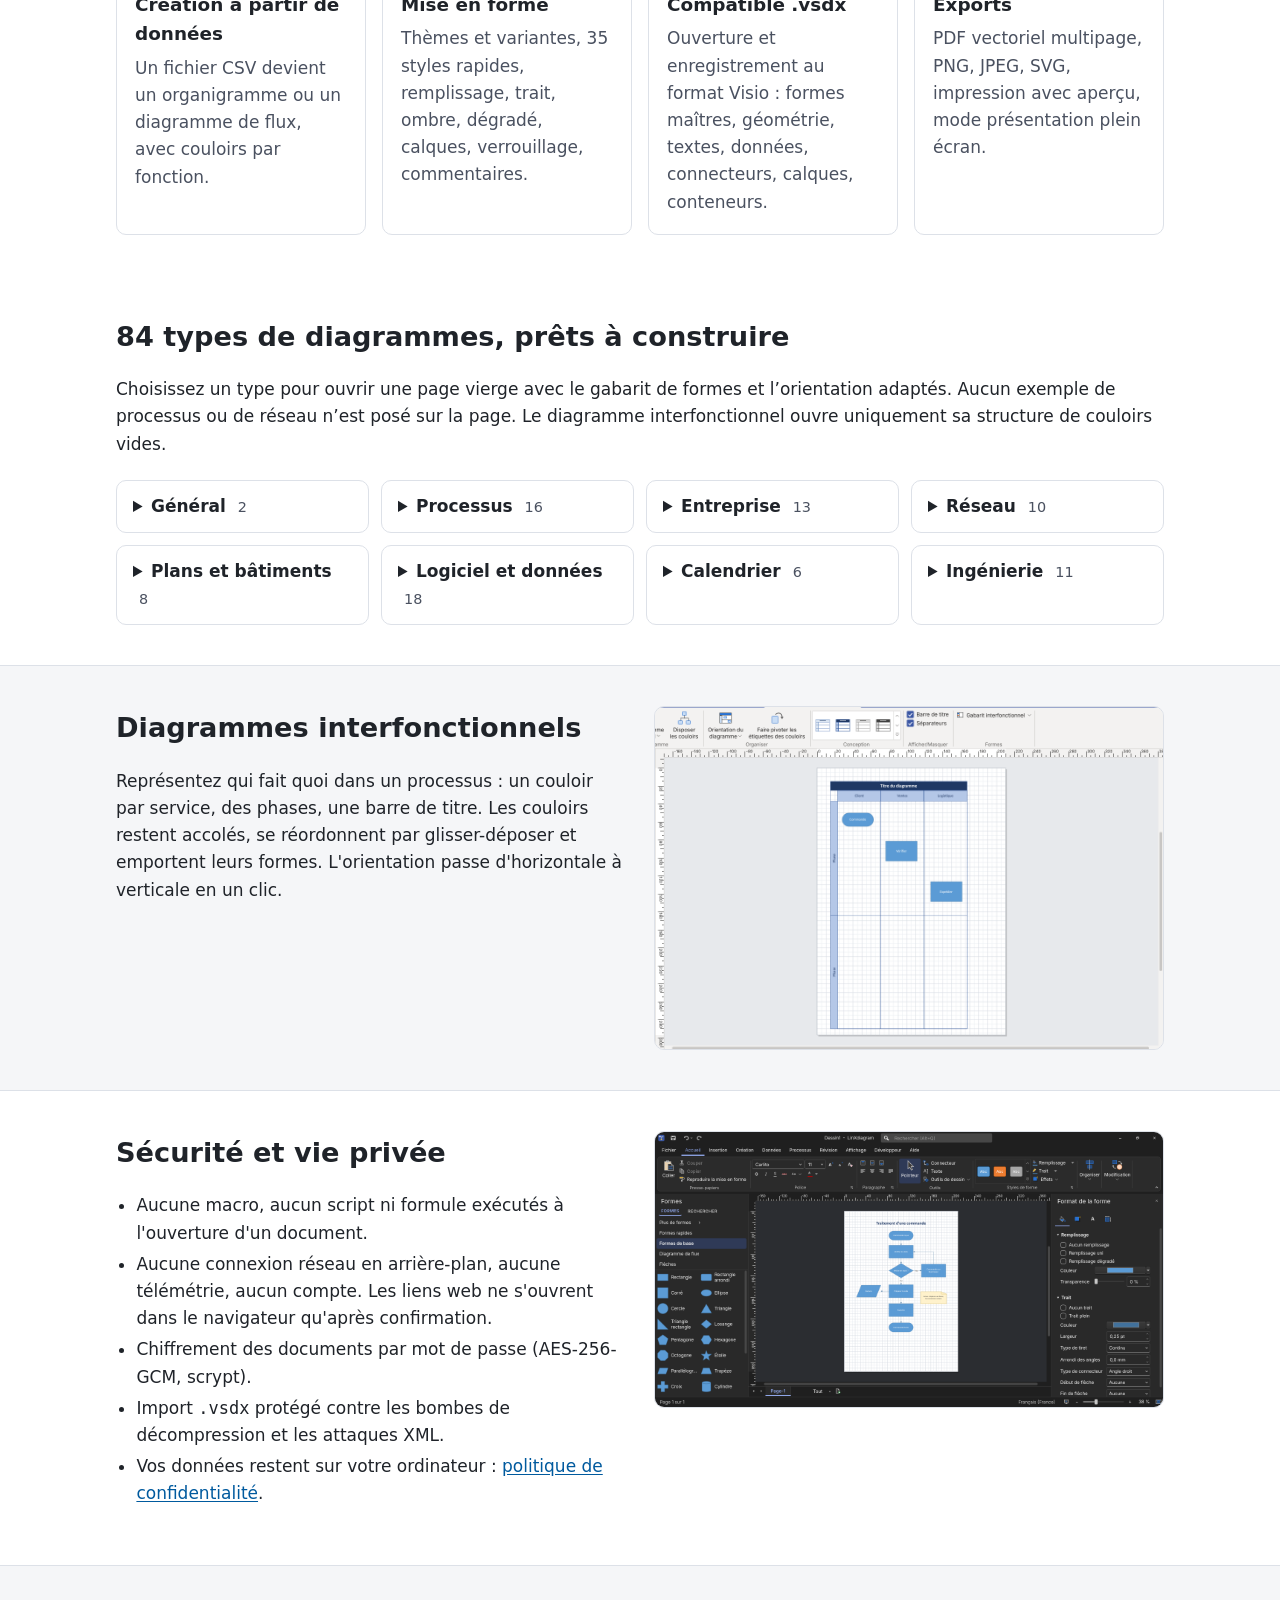
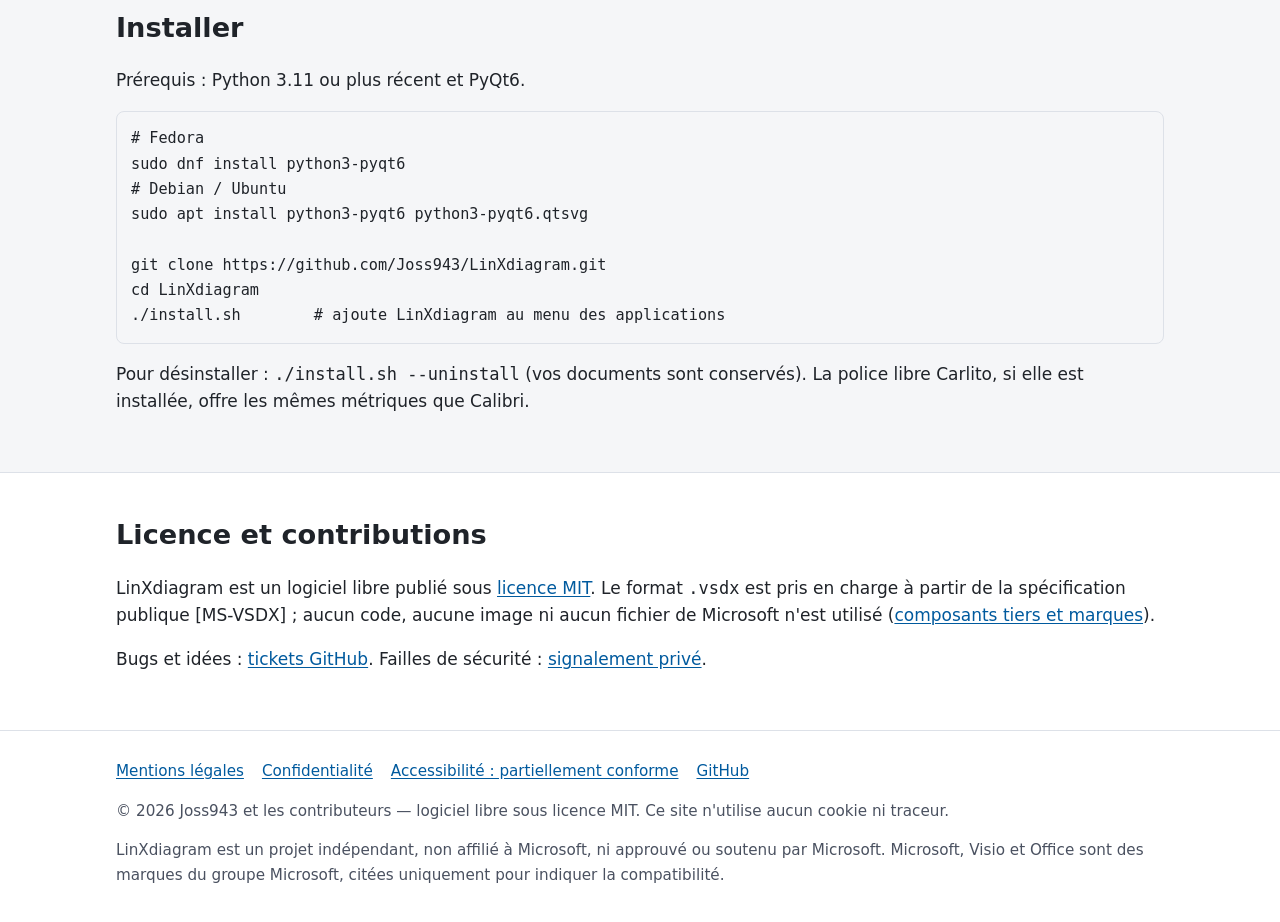
==== commit b0cb4a5c: "LinXdiagram 1.1 : Windows, macOS et nouvelles fonctions Visio Portabilité : - module compat : dossie" ====
--- a/docs/index.html
+++ b/docs/index.html
@@ -3,8 +3,8 @@
 <head>
 <meta charset="utf-8">
 <meta name="viewport" content="width=device-width, initial-scale=1">
-<title>LinXdiagram — éditeur de diagrammes libre pour Linux, compatible .vsdx</title>
-<meta name="description" content="Éditeur de diagrammes libre et natif pour Linux, à l'ergonomie familière pour les utilisateurs de Visio, compatible avec les fichiers .vsdx.">
+<title>LinXdiagram — éditeur de diagrammes libre pour Linux, Windows et macOS, compatible .vsdx</title>
+<meta name="description" content="Éditeur de diagrammes libre pour Linux, Windows et macOS, à l'ergonomie familière pour les utilisateurs de Visio, compatible avec les fichiers .vsdx.">
 <meta name="referrer" content="strict-origin-when-cross-origin">
 <meta http-equiv="Content-Security-Policy" content="default-src 'self'; img-src 'self'; style-src 'self'; script-src 'none'; object-src 'none'; base-uri 'self'; form-action 'none'">
 <link rel="icon" href="logo.svg" type="image/svg+xml">
@@ -18,7 +18,7 @@
 </div></header>
 <main id="contenu">
 <div class="hero"><div class="wrap">
-  <h1>Des diagrammes professionnels,<br>nativement sous Linux.</h1>
+  <h1>Des diagrammes professionnels,<br>sous Linux, Windows et macOS.</h1>
   <p class="lead">LinXdiagram est un éditeur de diagrammes libre, à l'ergonomie familière pour les habitués
   de Microsoft Visio, qui ouvre et enregistre les fichiers <code>.vsdx</code>. Sa galerie hors ligne propose
   84 types de diagrammes : chaque choix prépare une page vierge et les gabarits de formes associés. Sans
@@ -36,7 +36,7 @@
 
 <section id="fonctions"><div class="wrap">
   <h2>Fonctions</h2>
-  <div class="grid"><div class="card"><h3>Ruban et volets familiers</h3><p>Onglets Accueil, Insertion, Création, Données, Processus, Révision, Affichage ; volets Formes, Format de la forme, Données de forme ; recherche de commandes Alt+Q.</p></div><div class="card"><h3>Connecteurs dynamiques</h3><p>Routage à angle droit qui évite les formes, collage dynamique ou statique, sauts de ligne, AutoConnect avec formes rapides.</p></div><div class="card"><h3>84 types de diagrammes</h3><p>Processus, entreprise, réseau, plans, logiciel et données, calendrier, ingénierie. Chaque choix ouvre une page vierge, sans exemple prérempli, avec les gabarits correspondants.</p></div><div class="card"><h3>Couloirs (interfonctionnel)</h3><p>Couloirs horizontaux ou verticaux, phases, orientation modifiable, styles ; glisser un couloir emmène ses formes.</p></div><div class="card"><h3>Création à partir de données</h3><p>Un fichier CSV devient un organigramme ou un diagramme de flux, avec couloirs par fonction.</p></div><div class="card"><h3>Mise en forme</h3><p>Thèmes et variantes, 35 styles rapides, remplissage, trait, ombre, dégradé, calques, verrouillage, commentaires.</p></div><div class="card"><h3>Compatible .vsdx</h3><p>Ouverture et enregistrement au format Visio : formes maîtres, géométrie, textes, données, connecteurs, calques, conteneurs.</p></div><div class="card"><h3>Exports</h3><p>PDF vectoriel multipage, PNG, JPEG, SVG, impression avec aperçu, mode présentation plein écran.</p></div><div class="card"><h3>Conteneurs et Favoris</h3><p>Conteneurs qui emportent leurs formes, styles et « Ajuster au contenu » ; gabarit Favoris pour réutiliser vos propres formes.</p></div><div class="card"><h3>Pages et révision</h3><p>Pages d’arrière-plan, repères tirés des règles, champs (date, numéro de page, nom de fichier), vérification orthographique hors ligne (F7).</p></div><div class="card"><h3>Conception de formes</h3><p>Union, Combiner, Fragmenter, Intersecter, Soustraire ; outils Forme libre, Arc et Stylo ; aligner automatiquement et espacer.</p></div></div>
+  <div class="grid"><div class="card"><h3>Ruban et volets familiers</h3><p>Onglets Accueil, Insertion, Création, Données, Processus, Révision, Affichage ; volets Formes, Format de la forme, Données de forme ; recherche de commandes Alt+Q.</p></div><div class="card"><h3>Connecteurs dynamiques</h3><p>Routage à angle droit qui évite les formes, collage dynamique ou statique, sauts de ligne, AutoConnect avec formes rapides.</p></div><div class="card"><h3>84 types de diagrammes</h3><p>Processus, entreprise, réseau, plans, logiciel et données, calendrier, ingénierie. Chaque choix ouvre une page vierge, sans exemple prérempli, avec les gabarits correspondants.</p></div><div class="card"><h3>Couloirs (interfonctionnel)</h3><p>Couloirs horizontaux ou verticaux, phases, orientation modifiable, styles ; glisser un couloir emmène ses formes.</p></div><div class="card"><h3>Création à partir de données</h3><p>Un fichier CSV devient un organigramme ou un diagramme de flux, avec couloirs par fonction.</p></div><div class="card"><h3>Mise en forme</h3><p>Thèmes et variantes, 35 styles rapides, remplissage, trait, ombre, dégradé, calques, verrouillage, commentaires.</p></div><div class="card"><h3>Compatible .vsdx</h3><p>Ouverture et enregistrement au format Visio : formes maîtres, géométrie, textes, données, connecteurs, calques, conteneurs.</p></div><div class="card"><h3>Exports</h3><p>PDF vectoriel multipage, PNG, JPEG, SVG, impression avec aperçu, mode présentation plein écran.</p></div></div>
 </div></section>
 
 <section id="diagrammes" class="catalog"><div class="wrap">
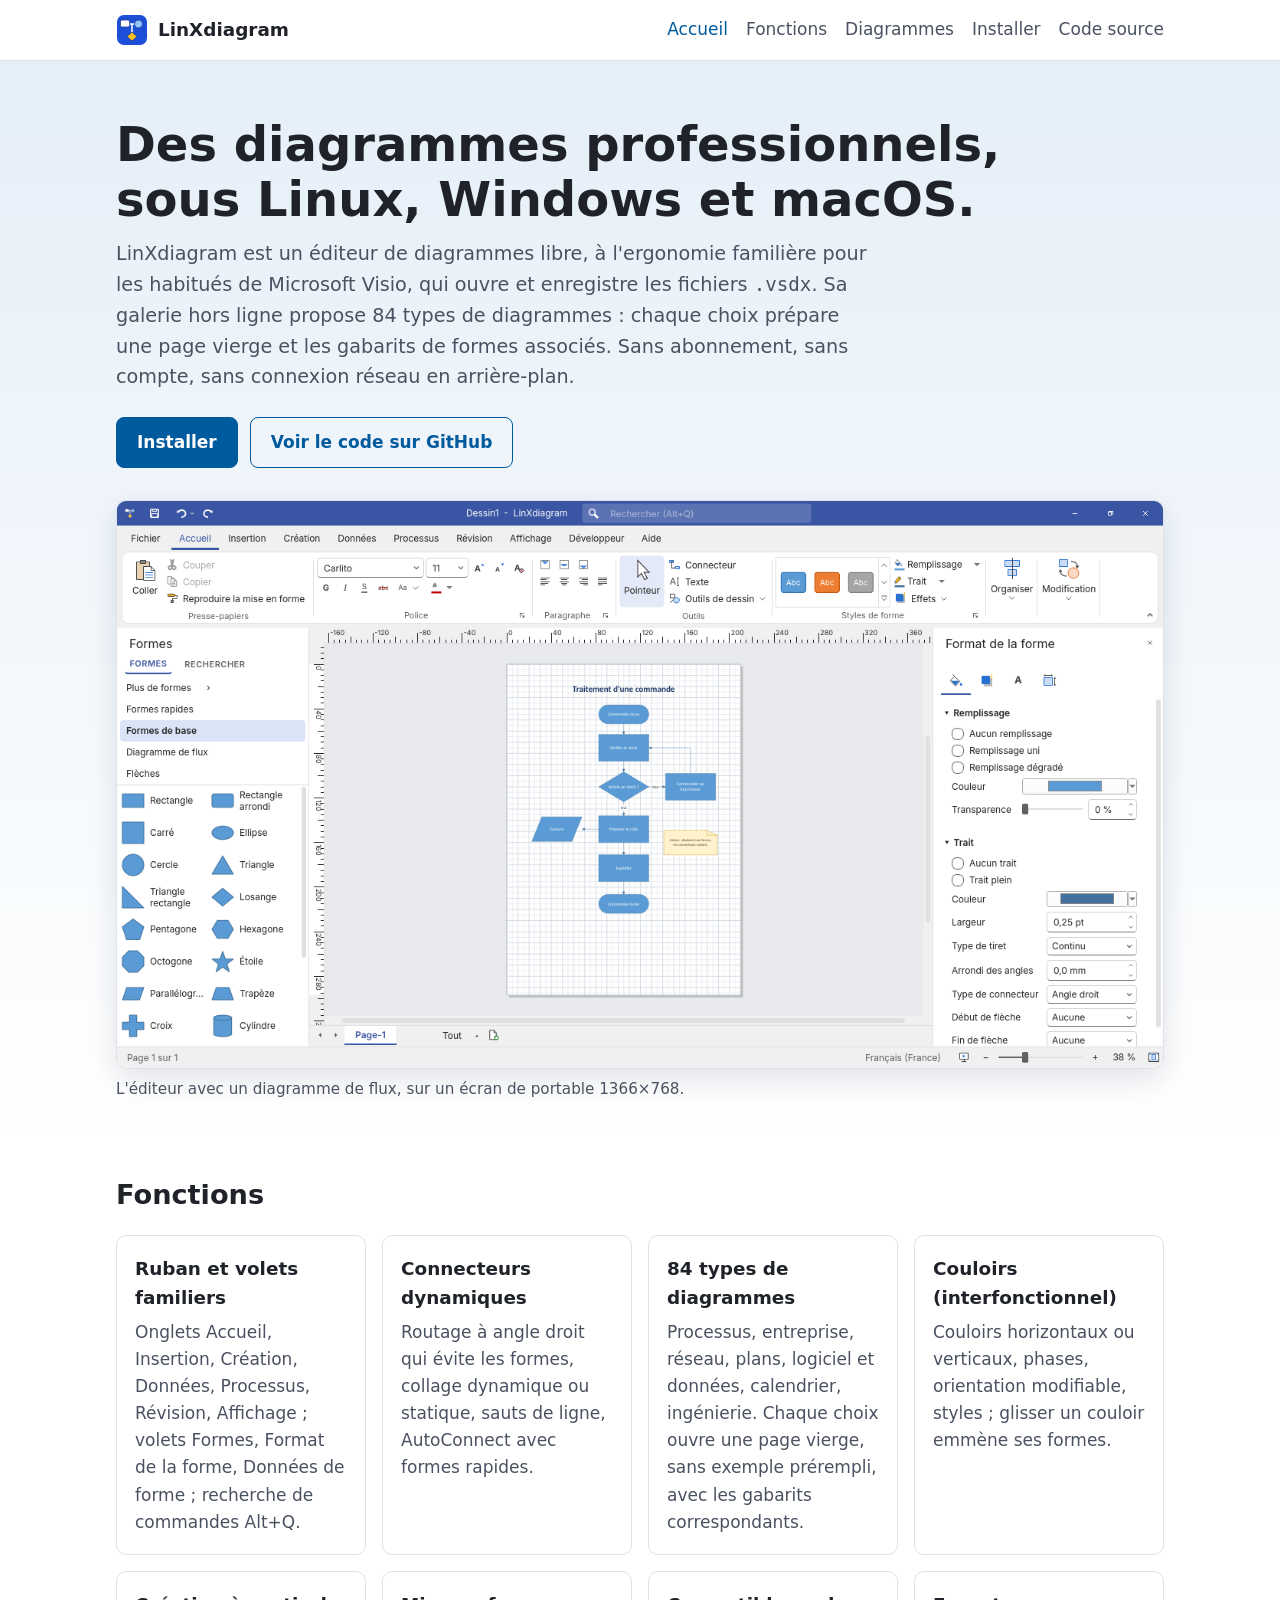
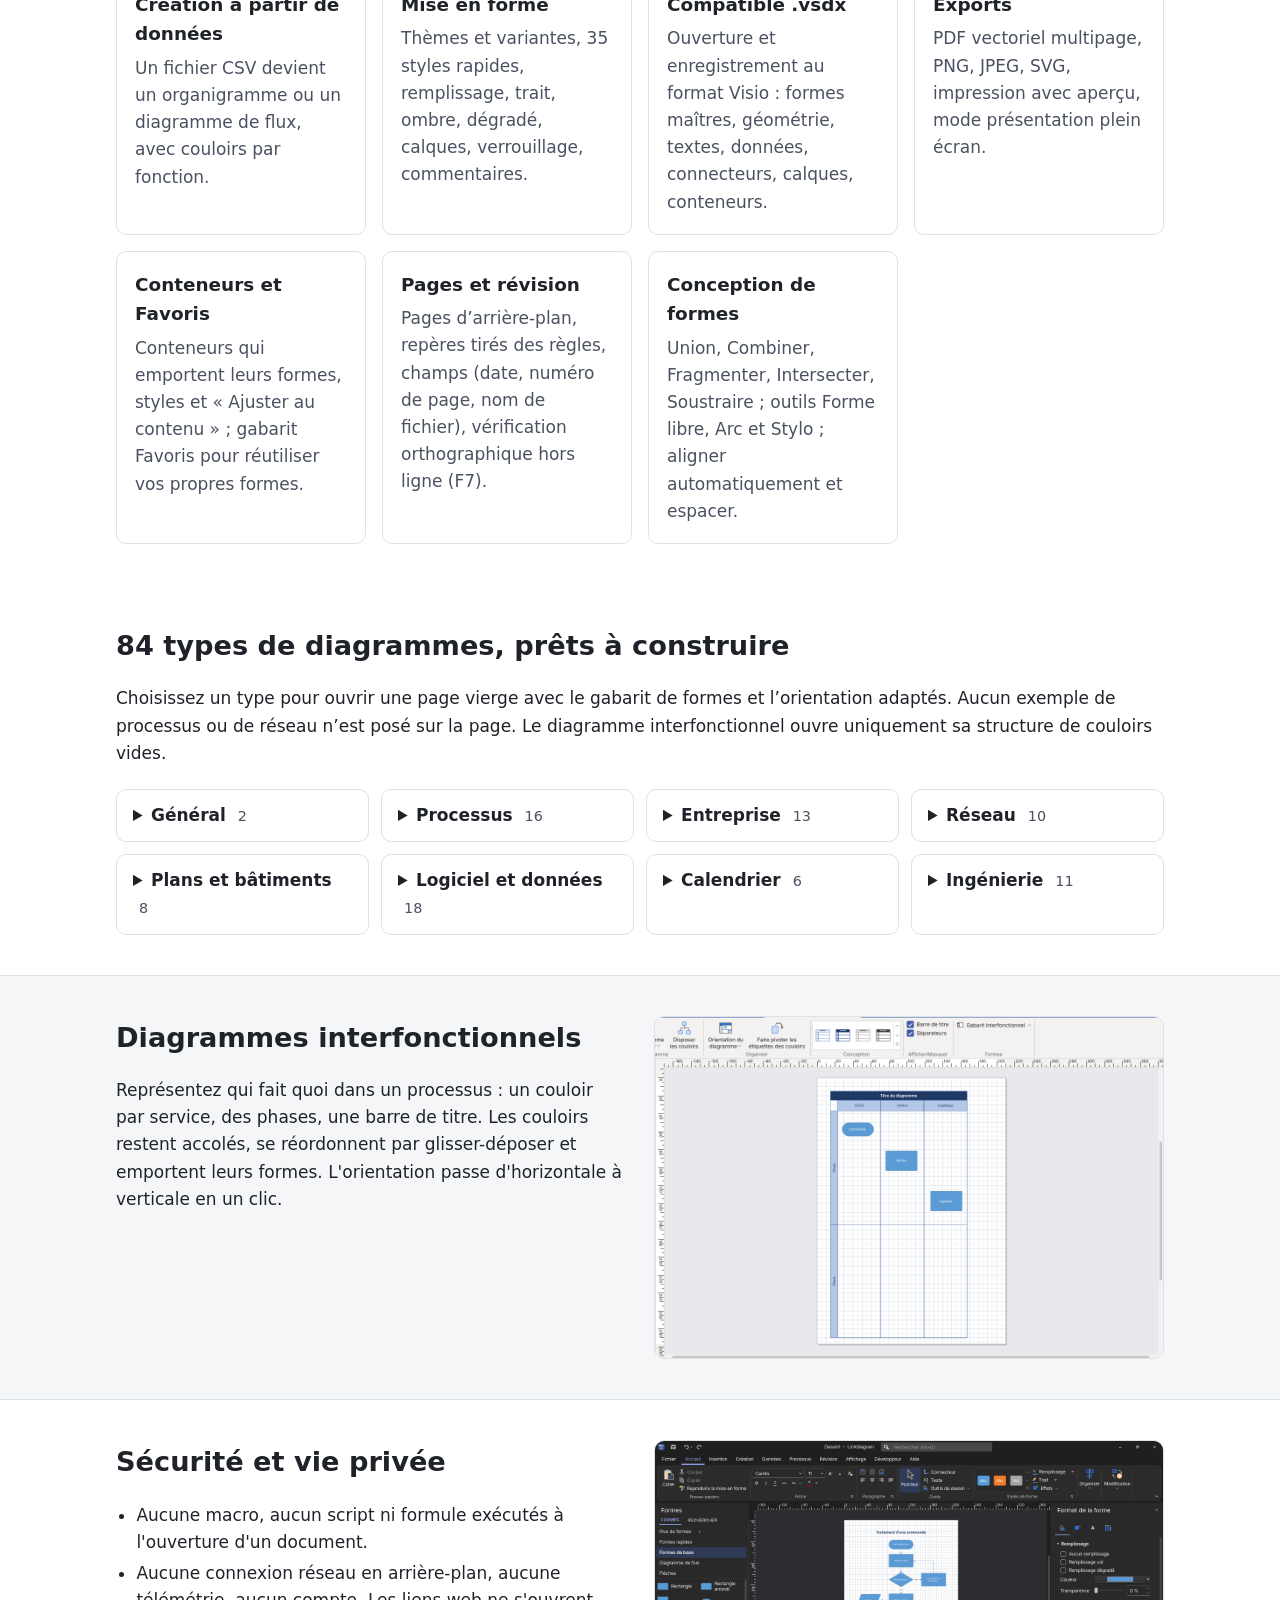
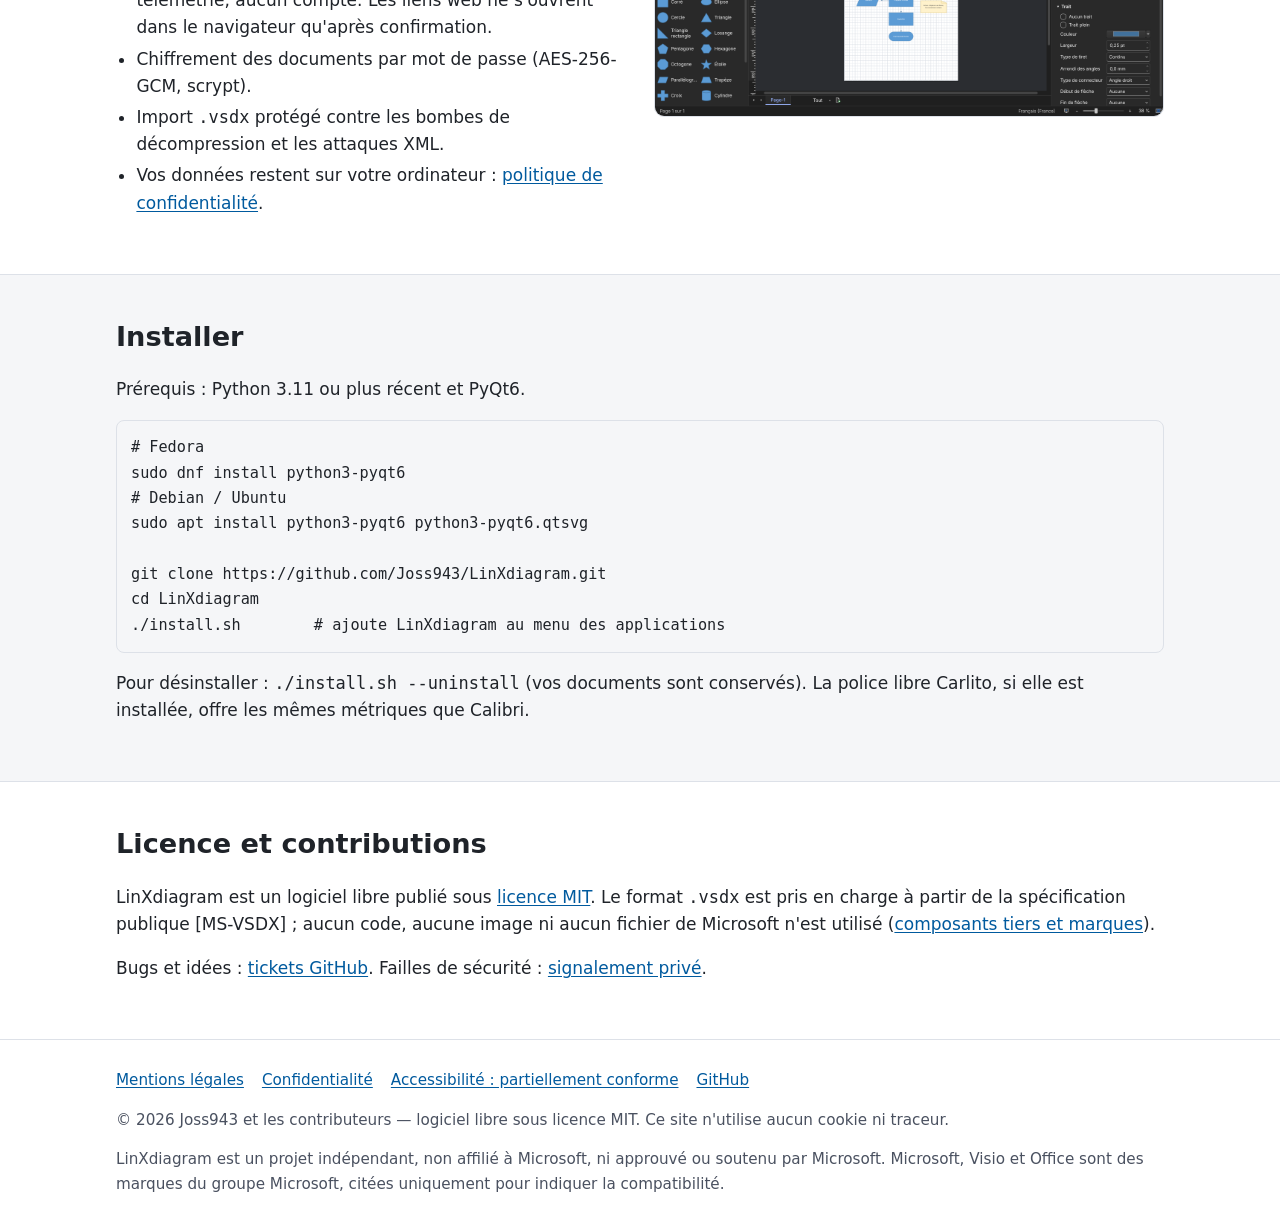
==== commit 70a03097: "Fusionne main : garde ses fonctions Visio, ajoute Windows, macOS et l'export web - pages d'arrière-p" ====
--- a/docs/index.html
+++ b/docs/index.html
@@ -36,7 +36,7 @@
 
 <section id="fonctions"><div class="wrap">
   <h2>Fonctions</h2>
-  <div class="grid"><div class="card"><h3>Ruban et volets familiers</h3><p>Onglets Accueil, Insertion, Création, Données, Processus, Révision, Affichage ; volets Formes, Format de la forme, Données de forme ; recherche de commandes Alt+Q.</p></div><div class="card"><h3>Connecteurs dynamiques</h3><p>Routage à angle droit qui évite les formes, collage dynamique ou statique, sauts de ligne, AutoConnect avec formes rapides.</p></div><div class="card"><h3>84 types de diagrammes</h3><p>Processus, entreprise, réseau, plans, logiciel et données, calendrier, ingénierie. Chaque choix ouvre une page vierge, sans exemple prérempli, avec les gabarits correspondants.</p></div><div class="card"><h3>Couloirs (interfonctionnel)</h3><p>Couloirs horizontaux ou verticaux, phases, orientation modifiable, styles ; glisser un couloir emmène ses formes.</p></div><div class="card"><h3>Création à partir de données</h3><p>Un fichier CSV devient un organigramme ou un diagramme de flux, avec couloirs par fonction.</p></div><div class="card"><h3>Mise en forme</h3><p>Thèmes et variantes, 35 styles rapides, remplissage, trait, ombre, dégradé, calques, verrouillage, commentaires.</p></div><div class="card"><h3>Compatible .vsdx</h3><p>Ouverture et enregistrement au format Visio : formes maîtres, géométrie, textes, données, connecteurs, calques, conteneurs.</p></div><div class="card"><h3>Exports</h3><p>PDF vectoriel multipage, PNG, JPEG, SVG, impression avec aperçu, mode présentation plein écran.</p></div></div>
+  <div class="grid"><div class="card"><h3>Ruban et volets familiers</h3><p>Onglets Accueil, Insertion, Création, Données, Processus, Révision, Affichage ; volets Formes, Format de la forme, Données de forme ; recherche de commandes Alt+Q.</p></div><div class="card"><h3>Connecteurs dynamiques</h3><p>Routage à angle droit qui évite les formes, collage dynamique ou statique, sauts de ligne, AutoConnect avec formes rapides.</p></div><div class="card"><h3>84 types de diagrammes</h3><p>Processus, entreprise, réseau, plans, logiciel et données, calendrier, ingénierie. Chaque choix ouvre une page vierge, sans exemple prérempli, avec les gabarits correspondants.</p></div><div class="card"><h3>Couloirs (interfonctionnel)</h3><p>Couloirs horizontaux ou verticaux, phases, orientation modifiable, styles ; glisser un couloir emmène ses formes.</p></div><div class="card"><h3>Création à partir de données</h3><p>Un fichier CSV devient un organigramme ou un diagramme de flux, avec couloirs par fonction.</p></div><div class="card"><h3>Mise en forme</h3><p>Thèmes et variantes, 35 styles rapides, remplissage, trait, ombre, dégradé, calques, verrouillage, commentaires.</p></div><div class="card"><h3>Compatible .vsdx</h3><p>Ouverture et enregistrement au format Visio : formes maîtres, géométrie, textes, données, connecteurs, calques, conteneurs.</p></div><div class="card"><h3>Exports</h3><p>PDF vectoriel multipage, PNG, JPEG, SVG, impression avec aperçu, mode présentation plein écran.</p></div><div class="card"><h3>Conteneurs et Favoris</h3><p>Conteneurs qui emportent leurs formes, styles et « Ajuster au contenu » ; gabarit Favoris pour réutiliser vos propres formes.</p></div><div class="card"><h3>Pages et révision</h3><p>Pages d’arrière-plan, repères tirés des règles, champs (date, numéro de page, nom de fichier), vérification orthographique hors ligne (F7).</p></div><div class="card"><h3>Conception de formes</h3><p>Union, Combiner, Fragmenter, Intersecter, Soustraire ; outils Forme libre, Arc et Stylo ; aligner automatiquement et espacer.</p></div></div>
 </div></section>
 
 <section id="diagrammes" class="catalog"><div class="wrap">
